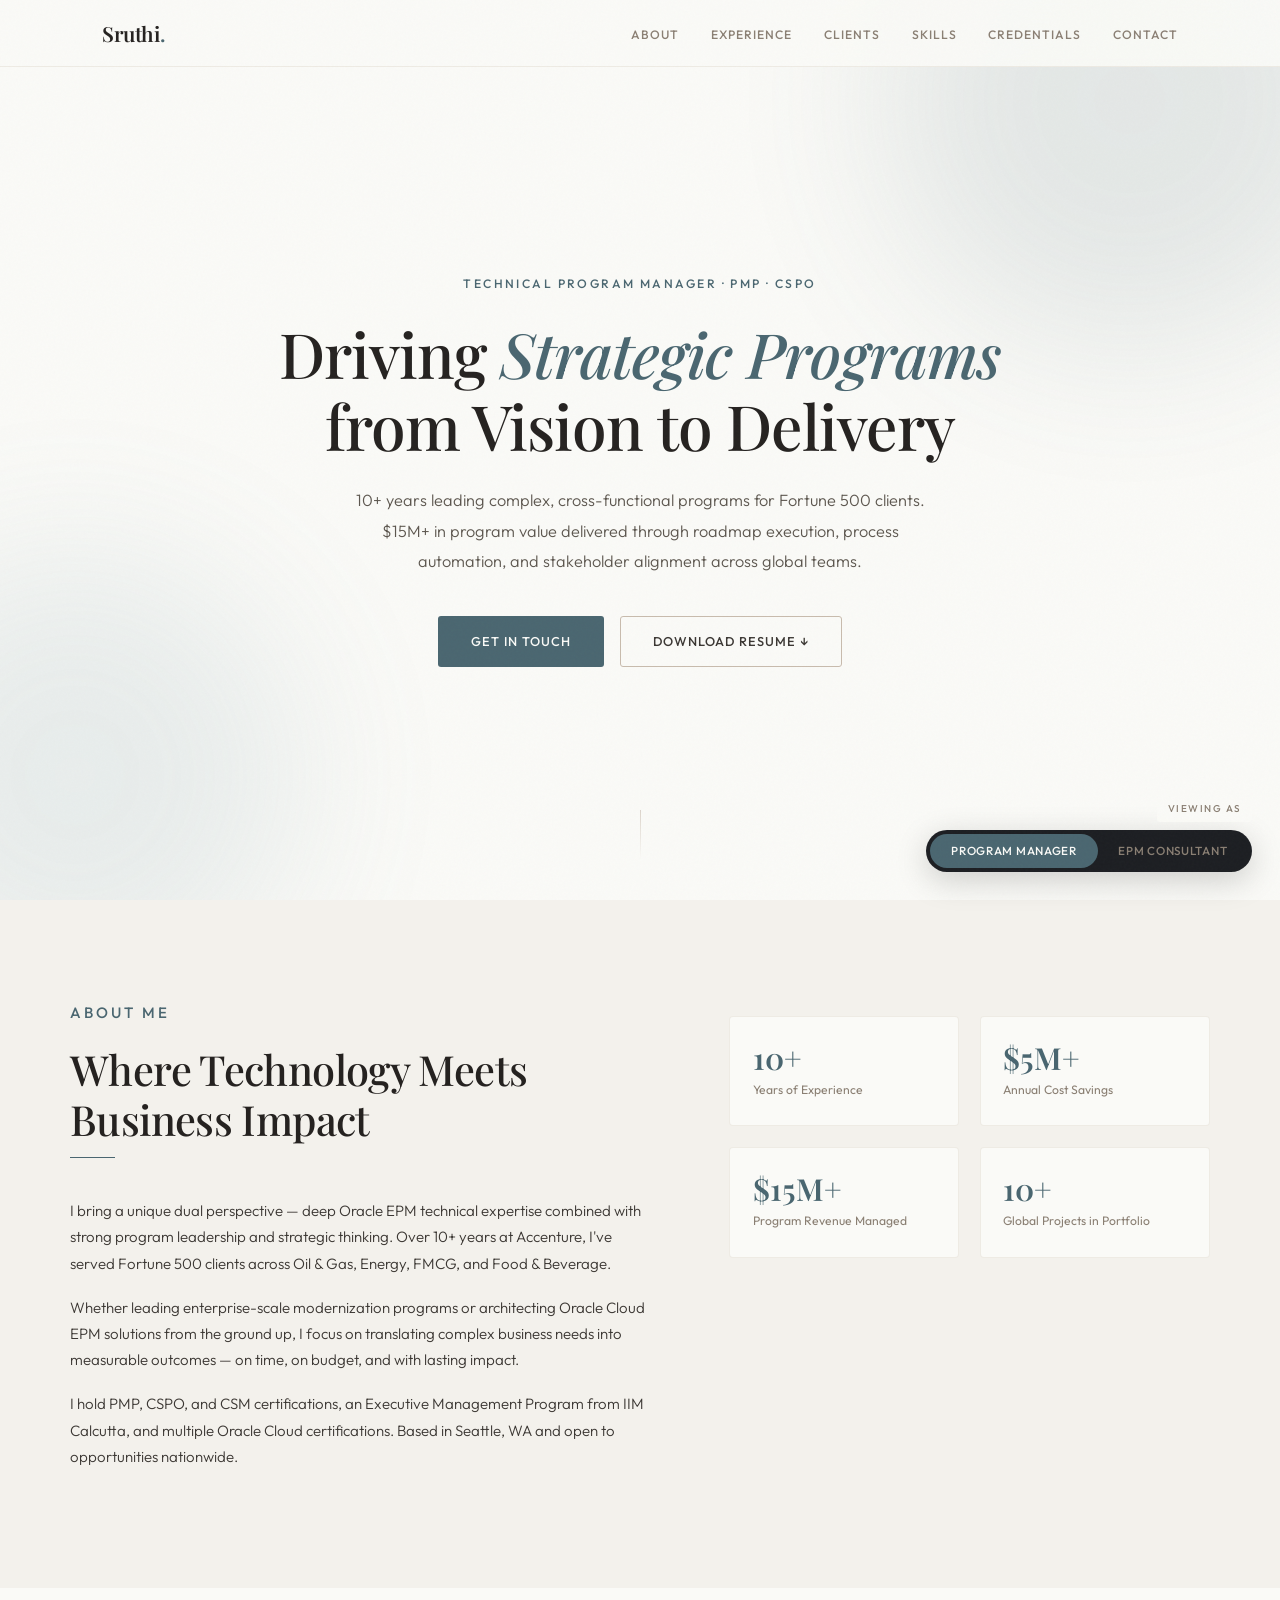
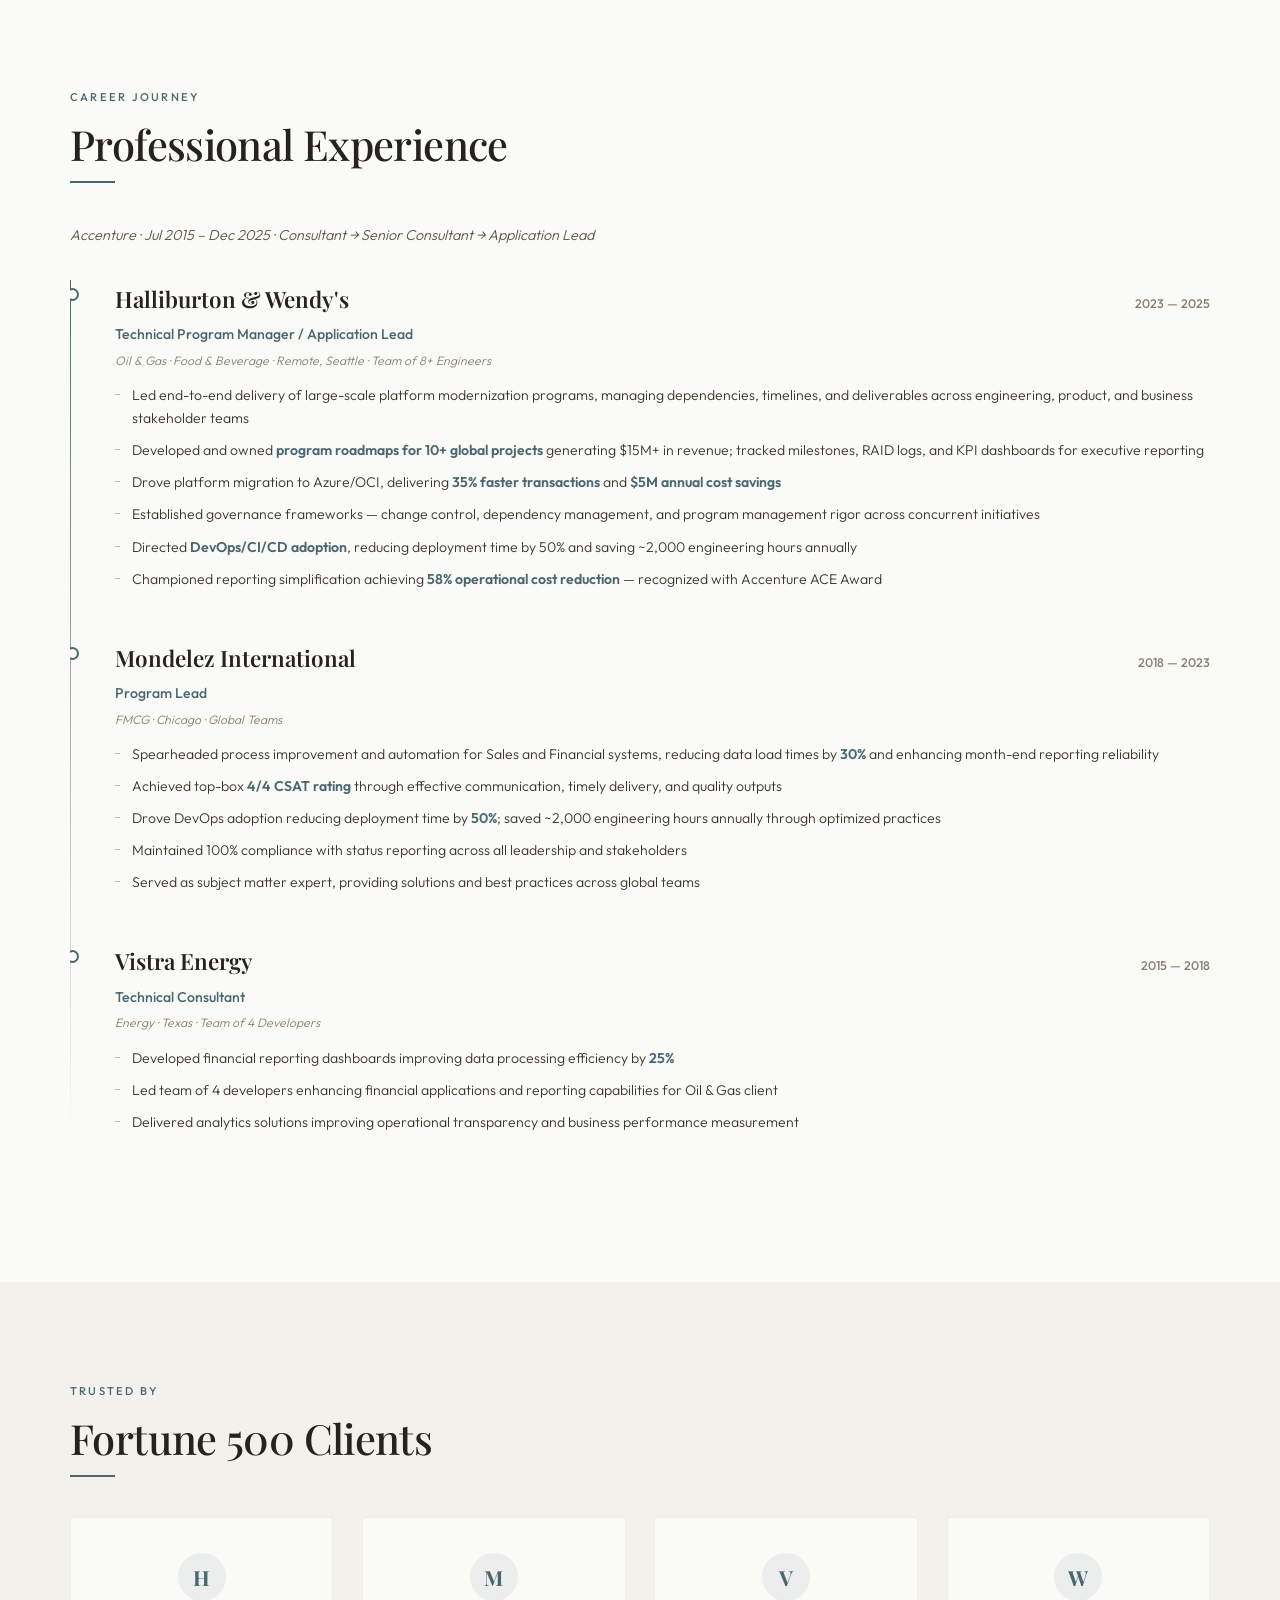
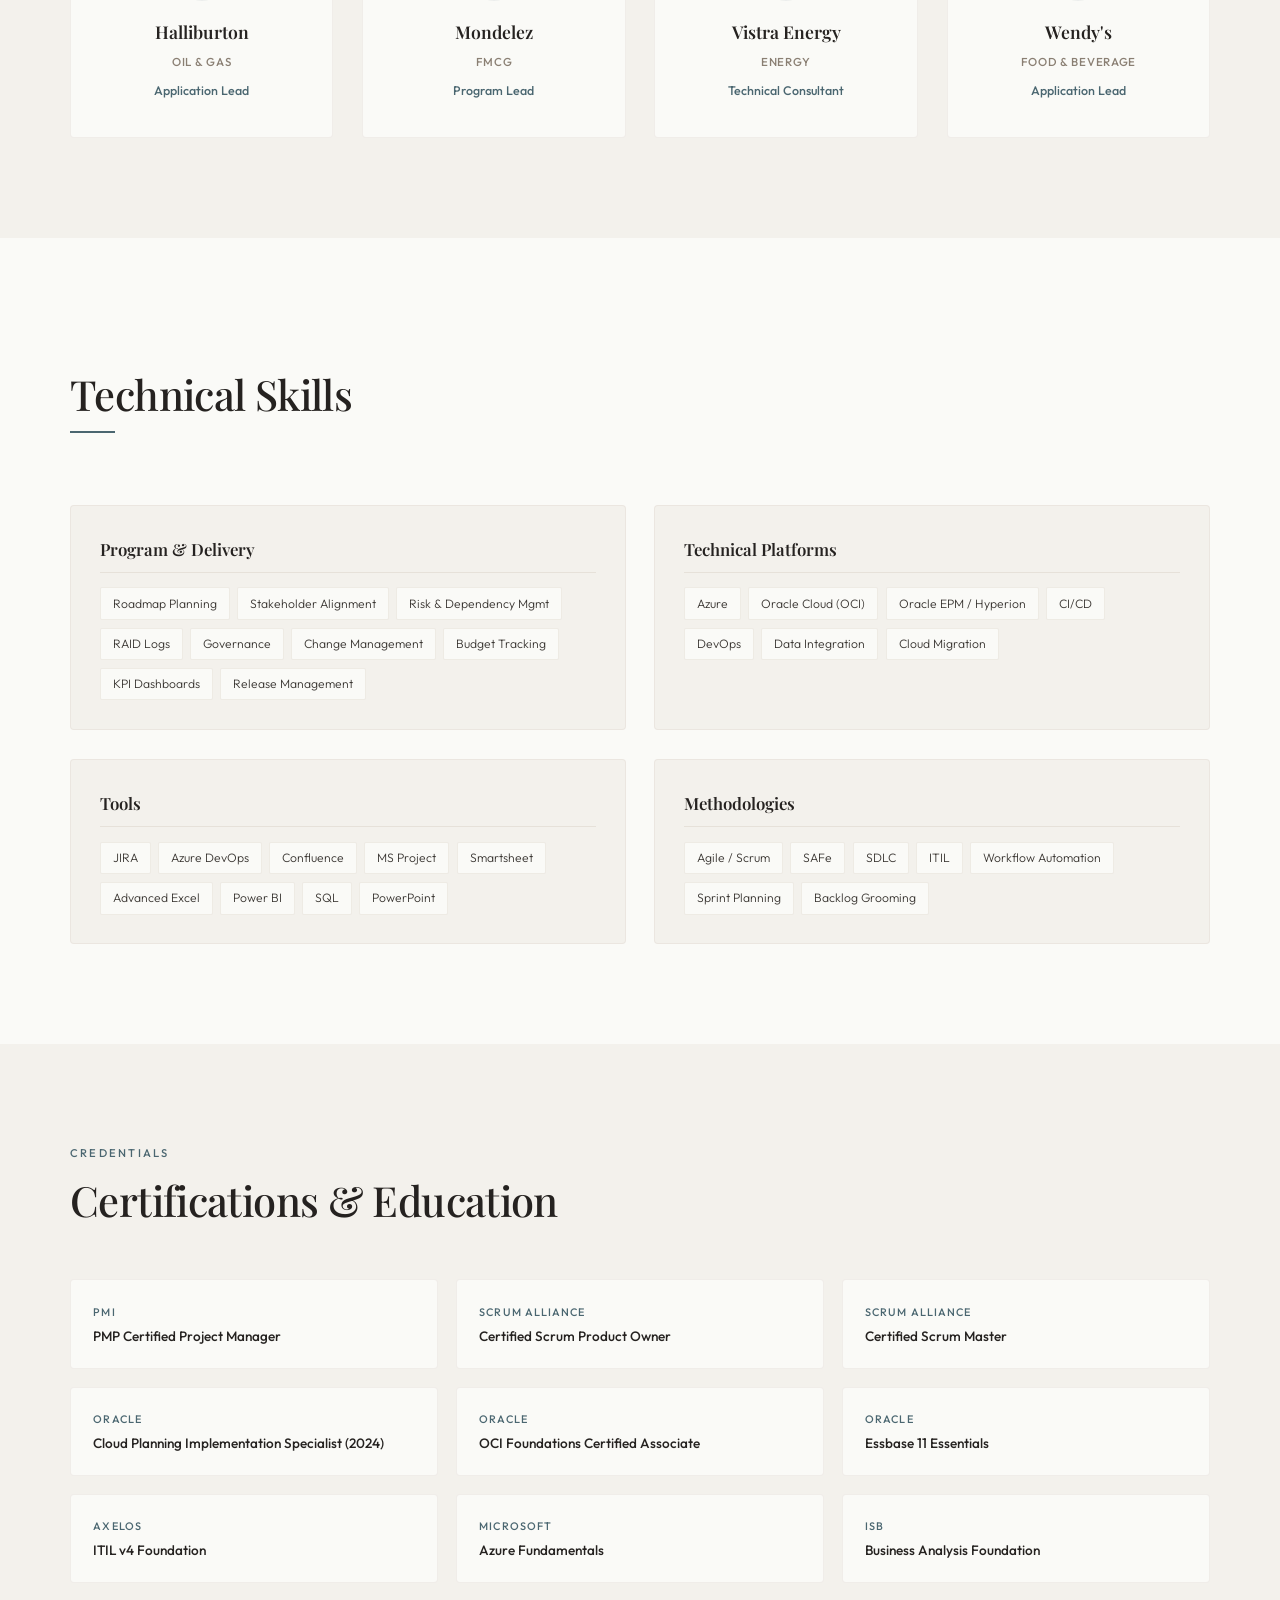
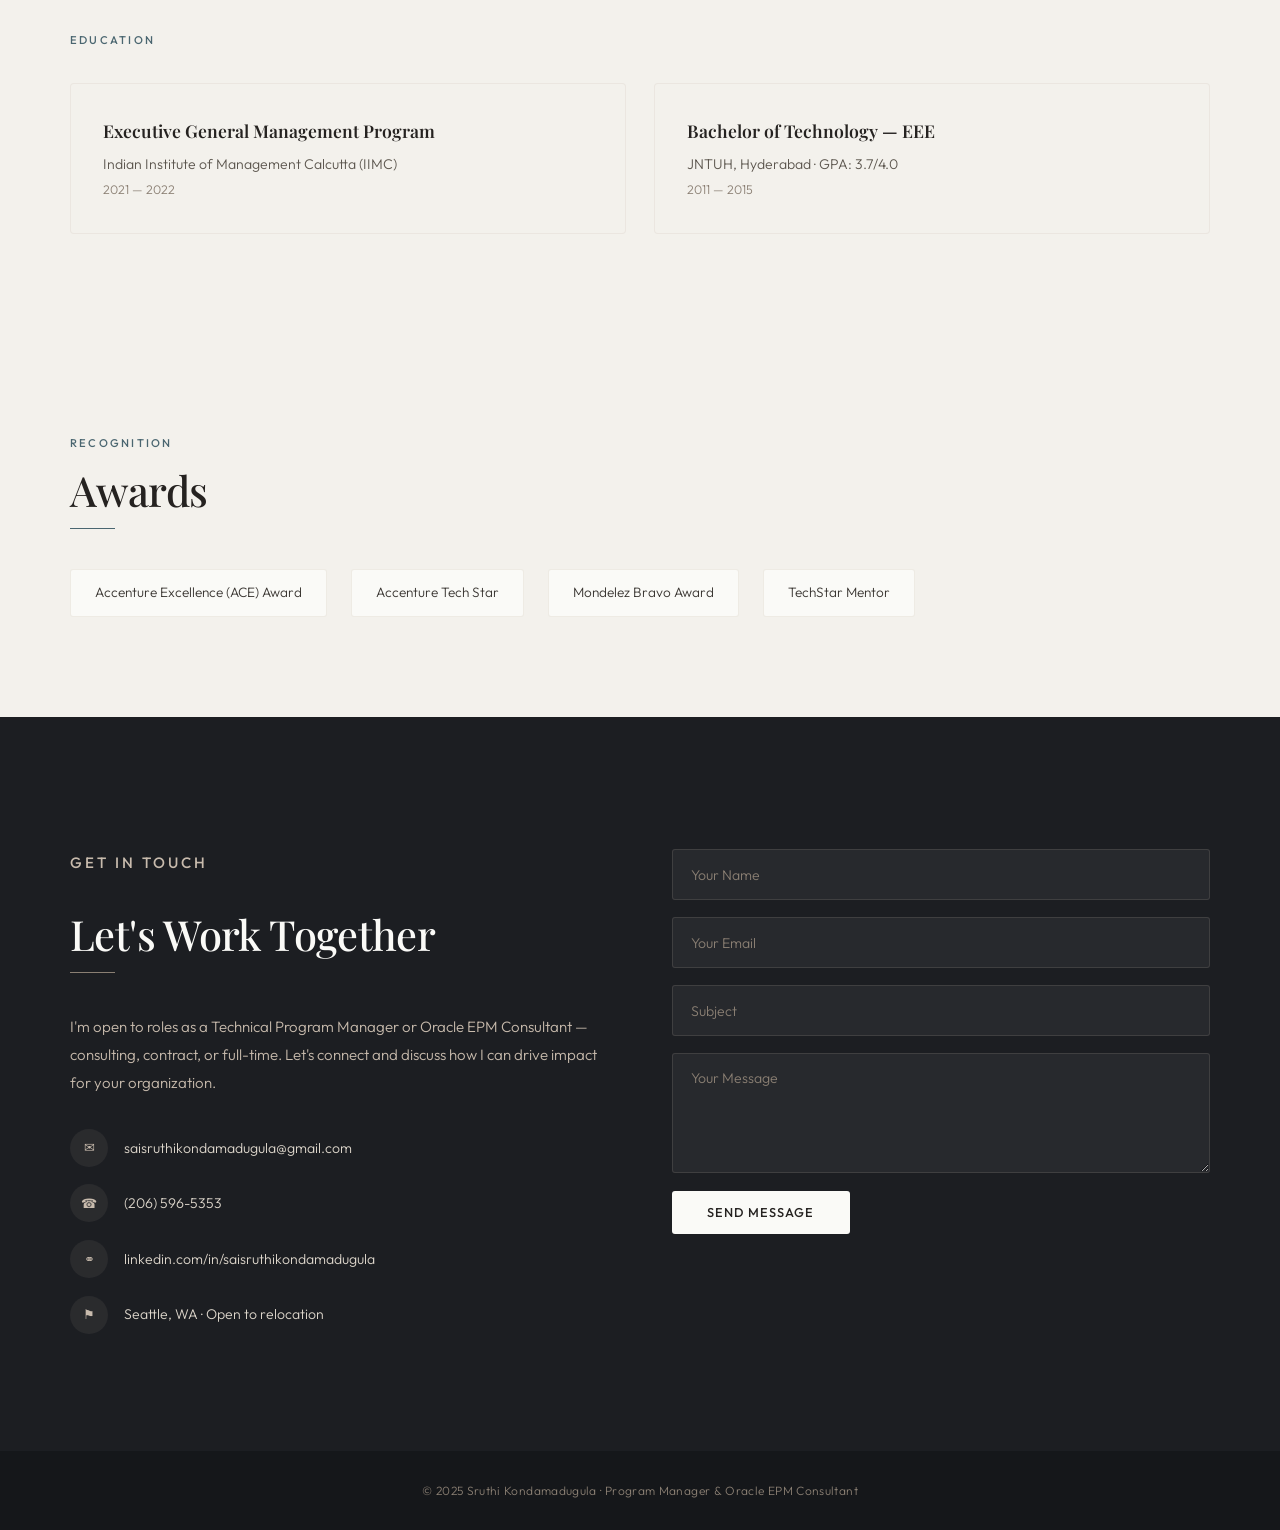
==== index.html @ 6c75cb19 "Rename sruthi-portfolio.html to index.html for GitHub Pages" ====
<!DOCTYPE html>
<html lang="en">
<head>
<meta charset="UTF-8">
<meta name="viewport" content="width=device-width, initial-scale=1.0">
<title>Sruthi Kondamadugula | Program Manager & Oracle EPM Consultant</title>
<link rel="preconnect" href="https://fonts.googleapis.com">
<link href="https://fonts.googleapis.com/css2?family=Playfair+Display:ital,wght@0,400;0,500;0,600;0,700;1,400;1,500&family=Outfit:wght@200;300;400;500;600&display=swap" rel="stylesheet">
<style>
:root {
  --bg: #FAFAF7;
  --bg-alt: #F3F1EC;
  --bg-dark: #1C1E22;
  --bg-darker: #15171A;
  --sand: #DDD6CB;
  --warm: #C8BBAD;
  --stone: #8A7F73;
  --slate: #5C564E;
  --charcoal: #3A3632;
  --deep: #252220;
  --pm: #4A6670;
  --pm-lt: #6B8D9A;
  --pm-glow: rgba(74,102,112,0.08);
  --epm: #7B6548;
  --epm-lt: #A48A64;
  --epm-glow: rgba(123,101,72,0.08);
  --accent: var(--pm);
  --accent-lt: var(--pm-lt);
  --accent-glow: var(--pm-glow);
  --serif: 'Playfair Display', Georgia, serif;
  --sans: 'Outfit', -apple-system, sans-serif;
}
*{margin:0;padding:0;box-sizing:border-box}
html{scroll-behavior:smooth;scroll-padding-top:80px}
body{font-family:var(--sans);color:var(--charcoal);background:var(--bg);line-height:1.75;font-weight:300;-webkit-font-smoothing:antialiased}
body::before{content:'';position:fixed;inset:0;background-image:url("data:image/svg+xml,%3Csvg viewBox='0 0 512 512' xmlns='http://www.w3.org/2000/svg'%3E%3Cfilter id='n'%3E%3CfeTurbulence type='fractalNoise' baseFrequency='0.75' numOctaves='4' stitchTiles='stitch'/%3E%3C/filter%3E%3Crect width='100%25' height='100%25' filter='url(%23n)' opacity='0.025'/%3E%3C/svg%3E");pointer-events:none;z-index:9999}

/* ═══ ROLE TOGGLE (floating) ═══ */
.role-wrap{position:fixed;bottom:28px;right:28px;z-index:200;display:flex;flex-direction:column;align-items:flex-end;gap:.5rem}
.role-hint{font-size:.62rem;letter-spacing:.15em;text-transform:uppercase;color:var(--stone);font-weight:500;background:rgba(250,250,247,.92);padding:.25rem .65rem;border-radius:3px;backdrop-filter:blur(10px)}
.role-bar{display:flex;background:var(--bg-dark);border-radius:40px;padding:4px;box-shadow:0 8px 32px rgba(0,0,0,.18)}
.role-btn{padding:.6rem 1.3rem;font-family:var(--sans);font-size:.73rem;font-weight:500;letter-spacing:.06em;text-transform:uppercase;border:none;background:0 0;color:var(--stone);cursor:pointer;border-radius:36px;transition:all .35s;white-space:nowrap;position:relative;z-index:2}
.role-btn.on{color:var(--bg)}
.role-btn.on.is-pm{background:var(--pm)}
.role-btn.on.is-epm{background:var(--epm)}

/* ═══ NAV ═══ */
nav{position:fixed;top:0;left:0;right:0;background:rgba(250,250,247,.92);backdrop-filter:blur(24px);-webkit-backdrop-filter:blur(24px);z-index:100;border-bottom:1px solid rgba(200,187,173,.25);transition:box-shadow .4s}
nav.scrolled{box-shadow:0 4px 30px rgba(37,34,32,.05)}
.nav-in{max-width:1140px;margin:0 auto;padding:0 2rem;display:flex;justify-content:space-between;align-items:center;height:66px}
.nav-logo{font-family:var(--serif);font-size:1.3rem;font-weight:600;color:var(--deep);text-decoration:none;letter-spacing:-.02em}
.nav-logo .dot{transition:color .4s}
.nav-links{display:flex;gap:2rem;list-style:none}
.nav-links a{text-decoration:none;color:var(--stone);font-size:.76rem;font-weight:500;letter-spacing:.08em;text-transform:uppercase;transition:color .3s;position:relative}
.nav-links a::after{content:'';position:absolute;bottom:-4px;left:0;width:0;height:1.5px;transition:width .3s,background .4s}
.nav-links a:hover{color:var(--deep)}
.nav-links a:hover::after{width:100%}
.mob-tog{display:none;background:0 0;border:none;cursor:pointer;padding:8px}
.mob-tog span{display:block;width:22px;height:1.5px;background:var(--charcoal);margin:5px 0;transition:.3s}

/* ═══ HERO ═══ */
.hero{min-height:100vh;display:flex;align-items:center;justify-content:center;text-align:center;padding:120px 2rem 80px;position:relative;overflow:hidden}
.orb{position:absolute;border-radius:50%;filter:blur(80px);opacity:.12;transition:background .5s}
.orb-1{top:-150px;right:-100px;width:500px;height:500px}
.orb-2{bottom:-100px;left:-150px;width:450px;height:450px}
.hero-inner{position:relative;z-index:1;max-width:780px}
.hero-ey{font-size:.76rem;font-weight:500;letter-spacing:.2em;text-transform:uppercase;margin-bottom:1.5rem;transition:color .4s;opacity:0;animation:fu .8s ease .2s forwards}
.hero h1{font-family:var(--serif);font-size:clamp(2.5rem,5.5vw,3.9rem);font-weight:500;line-height:1.15;color:var(--deep);margin-bottom:1.5rem;letter-spacing:-.015em;opacity:0;animation:fu .8s ease .4s forwards}
.hero h1 em{font-style:italic;transition:color .4s}
.hero-sub{font-size:1.02rem;color:var(--slate);max-width:600px;margin:0 auto 2.5rem;line-height:1.85;opacity:0;animation:fu .8s ease .6s forwards}
.hero-view{transition:opacity .45s,transform .45s}
.hero-view.off{opacity:0;position:absolute;pointer-events:none;transform:translateY(12px)}
.hero-cta{display:flex;gap:1rem;justify-content:center;flex-wrap:wrap;opacity:0;animation:fu .8s ease .8s forwards}
.btn{display:inline-flex;align-items:center;gap:.5rem;padding:.85rem 2rem;font-family:var(--sans);font-size:.8rem;font-weight:500;letter-spacing:.08em;text-transform:uppercase;text-decoration:none;border-radius:3px;transition:all .35s;cursor:pointer}
.btn-fill{color:var(--bg);border:1.5px solid transparent;transition:background .4s,transform .3s,box-shadow .3s}
.btn-fill:hover{transform:translateY(-2px);box-shadow:0 8px 25px rgba(0,0,0,.12)}
.btn-out{background:0 0;color:var(--charcoal);border:1.5px solid var(--warm)}
.btn-out:hover{border-color:var(--charcoal);transform:translateY(-2px)}
.scroll-ind{position:absolute;bottom:40px;left:50%;transform:translateX(-50%);opacity:0;animation:fi 1s ease 1.2s forwards}
.scroll-ln{width:1px;height:50px;background:linear-gradient(to bottom,var(--warm),transparent);margin:0 auto;position:relative;overflow:hidden}
.scroll-ln::after{content:'';position:absolute;top:-50px;left:0;width:1px;height:50px;background:var(--pm);animation:sd 2s ease infinite}

/* ═══ SECTIONS ═══ */
section{padding:100px 2rem}
.ctr{max-width:1140px;margin:0 auto}
.s-lbl{font-size:.7rem;font-weight:500;letter-spacing:.2em;text-transform:uppercase;margin-bottom:.7rem;transition:color .4s}
.s-ttl{font-family:var(--serif);font-size:clamp(1.9rem,3.5vw,2.6rem);font-weight:500;color:var(--deep);margin-bottom:.8rem;letter-spacing:-.015em;line-height:1.2}
.s-div{width:45px;height:1.5px;margin-bottom:2.5rem;transition:background .4s}

/* ═══ ABOUT ═══ */
#about{background:var(--bg-alt)}
.ab-grid{display:grid;grid-template-columns:1.1fr .9fr;gap:4.5rem;align-items:start}
.ab-txt p{margin-bottom:1.1rem;font-size:.94rem;color:var(--charcoal)}
.met-grid{display:grid;grid-template-columns:1fr 1fr;gap:1.3rem;margin-top:1rem}
.met-card{background:var(--bg);padding:1.6rem 1.4rem;border-radius:4px;border:1px solid rgba(200,187,173,.25);transition:all .35s}
.met-card:hover{transform:translateY(-3px);box-shadow:0 10px 30px rgba(37,34,32,.05);border-color:var(--warm)}
.met-num{font-family:var(--serif);font-size:1.9rem;font-weight:600;line-height:1;margin-bottom:.35rem;transition:color .4s}
.met-lbl{font-size:.76rem;color:var(--stone);font-weight:400}
.toggled{transition:opacity .4s,max-height .4s;overflow:hidden}
.toggled.off{opacity:0;max-height:0;padding:0;margin:0;border:none}

/* ═══ EXPERIENCE ═══ */
.exp-panel{transition:opacity .45s,max-height .5s;overflow:hidden}
.exp-panel.off{opacity:0;max-height:0;padding:0}
.tl{position:relative;margin-top:1.5rem}
.tl::before{content:'';position:absolute;left:0;top:0;bottom:0;width:1px}
.tl-item{position:relative;padding-left:2.8rem;margin-bottom:3rem}
.tl-item::before{content:'';position:absolute;left:-4px;top:8px;width:9px;height:9px;background:var(--bg);border-radius:50%;border:2px solid}
.tl-head{display:flex;justify-content:space-between;align-items:baseline;flex-wrap:wrap;gap:.5rem;margin-bottom:.2rem}
.tl-client{font-family:var(--serif);font-size:1.4rem;font-weight:600;color:var(--deep)}
.tl-date{font-size:.78rem;color:var(--stone);font-weight:500}
.tl-role{font-size:.88rem;font-weight:500;margin-bottom:.2rem;transition:color .4s}
.tl-ind{font-size:.76rem;color:var(--stone);margin-bottom:.8rem;font-style:italic}
.tl-bul{list-style:none}
.tl-bul li{position:relative;padding-left:1.1rem;margin-bottom:.55rem;font-size:.88rem;color:var(--charcoal);line-height:1.65}
.tl-bul li::before{content:'';position:absolute;left:0;top:10px;width:5px;height:1px;background:var(--warm)}
.mh{font-weight:600;transition:color .4s}

/* ═══ CLIENTS ═══ */
#clients{background:var(--bg-alt)}
.cl-grid{display:grid;grid-template-columns:repeat(4,1fr);gap:1.8rem;margin-top:2rem}
.cl-card{background:var(--bg);border:1px solid rgba(200,187,173,.2);border-radius:4px;padding:2.2rem 1.3rem;text-align:center;transition:all .35s}
.cl-card:hover{transform:translateY(-4px);box-shadow:0 12px 35px rgba(37,34,32,.06);border-color:var(--warm)}
.cl-ico{width:48px;height:48px;margin:0 auto 1rem;border-radius:50%;display:flex;align-items:center;justify-content:center;font-family:var(--serif);font-size:1.3rem;font-weight:700;transition:background .4s,color .4s}
.cl-name{font-family:var(--serif);font-size:1.1rem;font-weight:600;color:var(--deep);margin-bottom:.25rem}
.cl-type{font-size:.72rem;color:var(--stone);letter-spacing:.06em;text-transform:uppercase;font-weight:500}
.cl-role{font-size:.78rem;margin-top:.5rem;font-weight:500;transition:color .4s}

/* ═══ SKILLS ═══ */
.sk-grid{display:grid;grid-template-columns:1fr 1fr;gap:1.8rem;margin-top:2rem}
.sk-cat{background:var(--bg-alt);padding:1.8rem;border-radius:4px;border:1px solid rgba(200,187,173,.2);transition:all .35s}
.sk-cat:hover{border-color:var(--warm);box-shadow:0 5px 20px rgba(37,34,32,.03)}
.sk-cat-t{font-family:var(--serif);font-size:1.05rem;font-weight:600;color:var(--deep);margin-bottom:.9rem;padding-bottom:.5rem;border-bottom:1px solid rgba(200,187,173,.3)}
.sk-tags{display:flex;flex-wrap:wrap;gap:.45rem}
.sk-tag{padding:.3rem .75rem;background:var(--bg);border:1px solid rgba(200,187,173,.25);border-radius:2px;font-size:.76rem;color:var(--charcoal);transition:all .25s}
.sk-tag:hover{border-color:var(--warm)}
.sk-panel{transition:opacity .4s,max-height .5s;overflow:hidden}
.sk-panel.off{opacity:0;max-height:0;padding:0;margin:0}

/* ═══ CERTIFICATIONS ═══ */
#certs{background:var(--bg-alt)}
.ce-grid{display:grid;grid-template-columns:repeat(3,1fr);gap:1.1rem;margin-top:2rem}
.ce-card{background:var(--bg);padding:1.4rem;border-radius:4px;border:1px solid rgba(200,187,173,.2);transition:all .3s}
.ce-card:hover{transform:translateY(-2px);box-shadow:0 6px 20px rgba(37,34,32,.04)}
.ce-iss{font-size:.68rem;font-weight:500;letter-spacing:.1em;text-transform:uppercase;margin-bottom:.3rem;transition:color .4s}
.ce-name{font-size:.85rem;color:var(--deep);font-weight:500;line-height:1.4}

/* ═══ EDUCATION ═══ */
.ed-grid{display:grid;grid-template-columns:1fr 1fr;gap:1.8rem;margin-top:2rem}
.ed-card{background:var(--bg-alt);padding:2rem;border-radius:4px;border:1px solid rgba(200,187,173,.2);transition:all .35s}
.ed-card:hover{border-color:var(--warm)}
.ed-deg{font-family:var(--serif);font-size:1.1rem;font-weight:600;color:var(--deep);margin-bottom:.3rem}
.ed-sch{font-size:.88rem;color:var(--slate);margin-bottom:.2rem}
.ed-yr{font-size:.78rem;color:var(--stone)}

/* ═══ AWARDS ═══ */
#awards{background:var(--bg-alt)}
.aw-flex{display:flex;gap:1.5rem;flex-wrap:wrap;margin-top:2rem}
.aw-pill{padding:.7rem 1.5rem;background:var(--bg);border:1px solid rgba(200,187,173,.25);border-radius:3px;font-size:.85rem;color:var(--charcoal);transition:all .3s}
.aw-pill:hover{border-color:var(--warm);transform:translateY(-2px);box-shadow:0 4px 12px rgba(0,0,0,.04)}

/* ═══ CONTACT ═══ */
#contact{background:var(--bg-dark);color:var(--bg)}
#contact .s-ttl{color:var(--bg)}
.ct-grid{display:grid;grid-template-columns:1fr 1fr;gap:4rem;margin-top:2rem}
.ct-info p{color:var(--warm);font-size:.94rem;margin-bottom:2rem;line-height:1.85}
.ct-det{display:flex;align-items:center;gap:1rem;margin-bottom:1.1rem}
.ct-ico{width:38px;height:38px;border-radius:50%;background:rgba(200,187,173,.08);display:flex;align-items:center;justify-content:center;font-size:.82rem;color:var(--warm);flex-shrink:0}
.ct-txt{font-size:.88rem;color:var(--sand)}
.ct-txt a{color:var(--sand);text-decoration:none;transition:color .3s}
.ct-txt a:hover{color:var(--bg)}
.ct-form{display:flex;flex-direction:column;gap:1.1rem}
.ct-form input,.ct-form textarea{width:100%;padding:.95rem 1.15rem;background:rgba(250,250,247,.05);border:1px solid rgba(200,187,173,.15);border-radius:3px;color:var(--bg);font-family:var(--sans);font-size:.88rem;font-weight:300;transition:all .3s;outline:none}
.ct-form input::placeholder,.ct-form textarea::placeholder{color:var(--stone)}
.ct-form input:focus,.ct-form textarea:focus{border-color:var(--warm);background:rgba(250,250,247,.08)}
.ct-form textarea{resize:vertical;min-height:120px}
.btn-send{align-self:flex-start;padding:.85rem 2.2rem;background:var(--bg);color:var(--deep);border:none;font-family:var(--sans);font-size:.8rem;font-weight:500;letter-spacing:.08em;text-transform:uppercase;border-radius:3px;cursor:pointer;transition:all .35s}
.btn-send:hover{transform:translateY(-2px);box-shadow:0 8px 25px rgba(250,250,247,.12)}

/* ═══ FOOTER ═══ */
footer{background:var(--bg-darker);padding:1.8rem;text-align:center;font-size:.75rem;color:var(--stone);letter-spacing:.03em}

/* ═══ ANIMATIONS ═══ */
@keyframes fu{from{opacity:0;transform:translateY(25px)}to{opacity:1;transform:translateY(0)}}
@keyframes fi{from{opacity:0}to{opacity:.6}}
@keyframes sd{0%{transform:translateY(0)}100%{transform:translateY(100px)}}
.rv{opacity:0;transform:translateY(28px);transition:opacity .7s ease,transform .7s ease}
.rv.vis{opacity:1;transform:translateY(0)}

/* ═══ RESPONSIVE ═══ */
@media(max-width:960px){
  .ab-grid{grid-template-columns:1fr;gap:2.5rem}
  .cl-grid{grid-template-columns:repeat(2,1fr)}
  .sk-grid{grid-template-columns:1fr}
  .ce-grid{grid-template-columns:repeat(2,1fr)}
  .ct-grid{grid-template-columns:1fr;gap:2.5rem}
  .ed-grid{grid-template-columns:1fr}
}
@media(max-width:650px){
  .nav-links{display:none}
  .mob-tog{display:block}
  .nav-links.open{display:flex;flex-direction:column;position:absolute;top:66px;left:0;right:0;background:rgba(250,250,247,.98);padding:1.5rem 2rem;gap:1rem;border-bottom:1px solid var(--sand)}
  .cl-grid{grid-template-columns:1fr 1fr}
  .ce-grid{grid-template-columns:1fr}
  section{padding:70px 1.5rem}
  .hero{padding-top:100px}
  .role-wrap{bottom:14px;right:14px}
}
</style>
</head>
<body>

<!-- ROLE TOGGLE -->
<div class="role-wrap">
  <div class="role-hint">Viewing as</div>
  <div class="role-bar">
    <button class="role-btn is-pm on" onclick="setRole('pm')">Program Manager</button>
    <button class="role-btn is-epm" onclick="setRole('epm')">EPM Consultant</button>
  </div>
</div>

<!-- NAV -->
<nav id="nb">
  <div class="nav-in">
    <a href="#" class="nav-logo">Sruthi<span class="dot" style="color:var(--pm)">.</span></a>
    <ul class="nav-links" id="nv">
      <li><a href="#about">About</a></li>
      <li><a href="#exp">Experience</a></li>
      <li><a href="#clients">Clients</a></li>
      <li><a href="#skills">Skills</a></li>
      <li><a href="#certs">Credentials</a></li>
      <li><a href="#contact">Contact</a></li>
    </ul>
    <button class="mob-tog" onclick="document.getElementById('nv').classList.toggle('open')"><span></span><span></span><span></span></button>
  </div>
</nav>

<!-- HERO -->
<section class="hero">
  <div class="orb orb-1" id="o1" style="background:var(--pm)"></div>
  <div class="orb orb-2" id="o2" style="background:var(--pm-lt)"></div>
  <div class="hero-inner">
    <div class="hero-view" id="hPm">
      <p class="hero-ey" style="color:var(--pm)">Technical Program Manager &middot; PMP &middot; CSPO</p>
      <h1>Driving <em style="color:var(--pm)">Strategic Programs</em> from Vision to Delivery</h1>
      <p class="hero-sub">10+ years leading complex, cross-functional programs for Fortune 500 clients. $15M+ in program value delivered through roadmap execution, process automation, and stakeholder alignment across global teams.</p>
    </div>
    <div class="hero-view off" id="hEpm">
      <p class="hero-ey" style="color:var(--epm)">Oracle EPM Consultant &middot; Application Lead</p>
      <h1>Architecting <em style="color:var(--epm)">Financial Intelligence</em> for the Enterprise</h1>
      <p class="hero-sub">10+ years delivering 13+ Oracle EPM implementations across Cloud and On-Premise — transforming how global organizations plan, budget, forecast, and report.</p>
    </div>
    <div class="hero-cta">
      <a href="#contact" class="btn btn-fill" id="hBtn" style="background:var(--pm)">Get in Touch</a>
      <a href="#" class="btn btn-out" onclick="event.preventDefault();alert('Host your resume PDF and update this link. Options: Google Drive, Dropbox, or GitHub.')">Download Resume &darr;</a>
    </div>
  </div>
  <div class="scroll-ind"><div class="scroll-ln"></div></div>
</section>

<!-- ABOUT -->
<section id="about">
  <div class="ctr">
    <div class="ab-grid">
      <div class="ab-txt rv">
        <p class="s-lbl acc-c" style="color:var(--pm)">About Me</p>
        <h2 class="s-ttl">Where Technology Meets Business Impact</h2>
        <div class="s-div acc-b" style="background:var(--pm)"></div>
        <p>I bring a unique dual perspective — deep Oracle EPM technical expertise combined with strong program leadership and strategic thinking. Over 10+ years at Accenture, I've served Fortune 500 clients across Oil &amp; Gas, Energy, FMCG, and Food &amp; Beverage.</p>
        <p>Whether leading enterprise-scale modernization programs or architecting Oracle Cloud EPM solutions from the ground up, I focus on translating complex business needs into measurable outcomes — on time, on budget, and with lasting impact.</p>
        <p>I hold PMP, CSPO, and CSM certifications, an Executive Management Program from IIM Calcutta, and multiple Oracle Cloud certifications. Based in Seattle, WA and open to opportunities nationwide.</p>
      </div>
      <div class="met-grid rv">
        <div class="met-card"><div class="met-num acc-c" style="color:var(--pm)">10+</div><div class="met-lbl">Years of Experience</div></div>
        <div class="met-card"><div class="met-num acc-c" style="color:var(--pm)">$5M+</div><div class="met-lbl">Annual Cost Savings</div></div>
        <div class="met-card toggled pm-only" id="pm-m1"><div class="met-num" style="color:var(--pm)">$15M+</div><div class="met-lbl">Program Revenue Managed</div></div>
        <div class="met-card toggled pm-only" id="pm-m2"><div class="met-num" style="color:var(--pm)">10+</div><div class="met-lbl">Global Projects in Portfolio</div></div>
        <div class="met-card toggled epm-only off" id="epm-m1"><div class="met-num" style="color:var(--epm)">13+</div><div class="met-lbl">EPM Implementations</div></div>
        <div class="met-card toggled epm-only off" id="epm-m2"><div class="met-num" style="color:var(--epm)">1,200+</div><div class="met-lbl">Manual Hours Eliminated/Yr</div></div>
      </div>
    </div>
  </div>
</section>

<!-- EXPERIENCE -->
<section id="exp">
  <div class="ctr">
    <p class="s-lbl rv acc-c" style="color:var(--pm)">Career Journey</p>
    <h2 class="s-ttl rv">Professional Experience</h2>
    <div class="s-div rv acc-b" style="background:var(--pm)"></div>
    <p class="rv" style="font-size:.9rem;color:var(--slate);margin-bottom:.5rem;font-style:italic">Accenture &middot; Jul 2015 – Dec 2025 &middot; Consultant → Senior Consultant → Application Lead</p>

    <!-- PM EXPERIENCE -->
    <div class="exp-panel" id="xPm">
      <div class="tl">
        <div class="tl-item rv">
          <div class="tl-head"><span class="tl-client">Halliburton & Wendy's</span><span class="tl-date">2023 — 2025</span></div>
          <div class="tl-role" style="color:var(--pm)">Technical Program Manager / Application Lead</div>
          <div class="tl-ind">Oil & Gas · Food & Beverage · Remote, Seattle · Team of 8+ Engineers</div>
          <ul class="tl-bul">
            <li>Led end-to-end delivery of large-scale platform modernization programs, managing dependencies, timelines, and deliverables across engineering, product, and business stakeholder teams</li>
            <li>Developed and owned <span class="mh" style="color:var(--pm)">program roadmaps for 10+ global projects</span> generating $15M+ in revenue; tracked milestones, RAID logs, and KPI dashboards for executive reporting</li>
            <li>Drove platform migration to Azure/OCI, delivering <span class="mh" style="color:var(--pm)">35% faster transactions</span> and <span class="mh" style="color:var(--pm)">$5M annual cost savings</span></li>
            <li>Established governance frameworks — change control, dependency management, and program management rigor across concurrent initiatives</li>
            <li>Directed <span class="mh" style="color:var(--pm)">DevOps/CI/CD adoption</span>, reducing deployment time by 50% and saving ~2,000 engineering hours annually</li>
            <li>Championed reporting simplification achieving <span class="mh" style="color:var(--pm)">58% operational cost reduction</span> — recognized with Accenture ACE Award</li>
          </ul>
        </div>
        <div class="tl-item rv">
          <div class="tl-head"><span class="tl-client">Mondelez International</span><span class="tl-date">2018 — 2023</span></div>
          <div class="tl-role" style="color:var(--pm)">Program Lead</div>
          <div class="tl-ind">FMCG · Chicago · Global Teams</div>
          <ul class="tl-bul">
            <li>Spearheaded process improvement and automation for Sales and Financial systems, reducing data load times by <span class="mh" style="color:var(--pm)">30%</span> and enhancing month-end reporting reliability</li>
            <li>Achieved top-box <span class="mh" style="color:var(--pm)">4/4 CSAT rating</span> through effective communication, timely delivery, and quality outputs</li>
            <li>Drove DevOps adoption reducing deployment time by <span class="mh" style="color:var(--pm)">50%</span>; saved ~2,000 engineering hours annually through optimized practices</li>
            <li>Maintained 100% compliance with status reporting across all leadership and stakeholders</li>
            <li>Served as subject matter expert, providing solutions and best practices across global teams</li>
          </ul>
        </div>
        <div class="tl-item rv">
          <div class="tl-head"><span class="tl-client">Vistra Energy</span><span class="tl-date">2015 — 2018</span></div>
          <div class="tl-role" style="color:var(--pm)">Technical Consultant</div>
          <div class="tl-ind">Energy · Texas · Team of 4 Developers</div>
          <ul class="tl-bul">
            <li>Developed financial reporting dashboards improving data processing efficiency by <span class="mh" style="color:var(--pm)">25%</span></li>
            <li>Led team of 4 developers enhancing financial applications and reporting capabilities for Oil &amp; Gas client</li>
            <li>Delivered analytics solutions improving operational transparency and business performance measurement</li>
          </ul>
        </div>
      </div>
    </div>

    <!-- EPM EXPERIENCE -->
    <div class="exp-panel off" id="xEpm">
      <div class="tl">
        <div class="tl-item rv">
          <div class="tl-head"><span class="tl-client">Halliburton</span><span class="tl-date">2023 — 2025</span></div>
          <div class="tl-role" style="color:var(--epm)">Application Hyperion Lead</div>
          <div class="tl-ind">Oil & Gas · Houston, TX · Remote from Seattle</div>
          <ul class="tl-bul">
            <li>Led solution redesign of On-Premise Hyperion (Planning, Essbase ASO/BSO) while expanding Cloud EPM modules (EPBCS, Smart Push) — <span class="mh" style="color:var(--epm)">35% performance improvement</span>, <span class="mh" style="color:var(--epm)">$5M annual savings</span></li>
            <li>Deployed EPBCS for Financial, Workforce, and Capex planning; optimized calc-scripts achieving <span class="mh" style="color:var(--epm)">60% faster transactions</span></li>
            <li>Directed multi-version Hyperion upgrades with DR strategy, performance tuning, DevOps/CI/CD — saving <span class="mh" style="color:var(--epm)">~2,000 engineering hours</span></li>
            <li>Architected ETL processes using Informatica, ODI, MaxL for source-to-Hyperion data integration</li>
          </ul>
        </div>
        <div class="tl-item rv">
          <div class="tl-head"><span class="tl-client">Wendy's</span><span class="tl-date">2023 — 2025</span></div>
          <div class="tl-role" style="color:var(--epm)">Application Lead</div>
          <div class="tl-ind">Food & Beverage · USA</div>
          <ul class="tl-bul">
            <li>Implemented EPBCS Planning modules for budgeting and forecasting across the restaurant network</li>
            <li>Automated EPM operations via EPM Automate — eliminating <span class="mh" style="color:var(--epm)">1,200+ manual hours annually</span>, improving release stability by 30%</li>
          </ul>
        </div>
        <div class="tl-item rv">
          <div class="tl-head"><span class="tl-client">Mondelez International</span><span class="tl-date">2018 — 2023</span></div>
          <div class="tl-role" style="color:var(--epm)">Senior Consultant</div>
          <div class="tl-ind">FMCG · Chicago · Multi-geography Financial Planning</div>
          <ul class="tl-bul">
            <li>Led Cloud migration to PBCS; architected <span class="mh" style="color:var(--epm)">ACB (Actual vs Budget Cost Tracker)</span> — reducing reconciliation by ~40%, improving forecast accuracy by 20%</li>
            <li>Developed <span class="mh" style="color:var(--epm)">CMT (Cost Management Tool)</span> on EPBCS — granular cost visibility, budgeting cycle time reduced by 20%</li>
            <li>Engineered data integration pipelines (Oracle ERP Cloud, PeopleSoft, Fusion) — <span class="mh" style="color:var(--epm)">45% data load reliability improvement</span></li>
            <li>Authored MDX, Calc Scripts, Business Rules, Jython, Groovy — <span class="mh" style="color:var(--epm)">30% faster load times</span>, 25% processing efficiency gain</li>
          </ul>
        </div>
        <div class="tl-item rv">
          <div class="tl-head"><span class="tl-client">Vistra Energy</span><span class="tl-date">2015 — 2018</span></div>
          <div class="tl-role" style="color:var(--epm)">Consultant</div>
          <div class="tl-ind">Energy · Texas · On-Premise EPM Modernization</div>
          <ul class="tl-bul">
            <li>Modernized legacy On-Premise EPM through full redesign, DR strategies, LCM management — reducing manual processing by <span class="mh" style="color:var(--epm)">~30%</span></li>
            <li>Executed full SDLC: requirements, design, development, UAT, go-live across Hyperion environments</li>
          </ul>
        </div>
      </div>
    </div>
  </div>
</section>

<!-- CLIENTS -->
<section id="clients">
  <div class="ctr">
    <p class="s-lbl rv acc-c" style="color:var(--pm)">Trusted By</p>
    <h2 class="s-ttl rv">Fortune 500 Clients</h2>
    <div class="s-div rv acc-b" style="background:var(--pm)"></div>
    <div class="cl-grid">
      <div class="cl-card rv">
        <div class="cl-ico acc-ico" style="background:var(--pm-glow);color:var(--pm)">H</div>
        <div class="cl-name">Halliburton</div><div class="cl-type">Oil &amp; Gas</div>
        <div class="cl-role acc-c cl-r" style="color:var(--pm)">Application Lead</div>
      </div>
      <div class="cl-card rv">
        <div class="cl-ico acc-ico" style="background:var(--pm-glow);color:var(--pm)">M</div>
        <div class="cl-name">Mondelez</div><div class="cl-type">FMCG</div>
        <div class="cl-role acc-c cl-r" style="color:var(--pm)">Program Lead</div>
      </div>
      <div class="cl-card rv">
        <div class="cl-ico acc-ico" style="background:var(--pm-glow);color:var(--pm)">V</div>
        <div class="cl-name">Vistra Energy</div><div class="cl-type">Energy</div>
        <div class="cl-role acc-c cl-r" style="color:var(--pm)">Technical Consultant</div>
      </div>
      <div class="cl-card rv">
        <div class="cl-ico acc-ico" style="background:var(--pm-glow);color:var(--pm)">W</div>
        <div class="cl-name">Wendy's</div><div class="cl-type">Food &amp; Beverage</div>
        <div class="cl-role acc-c cl-r" style="color:var(--pm)">Application Lead</div>
      </div>
    </div>
  </div>
</section>

<!-- SKILLS -->
<section id="skills">
  <div class="ctr">
    <p class="s-lbl rv acc-c" style="color:var(--pm)">Expertise</p>
    <h2 class="s-ttl rv">Technical Skills</h2>
    <div class="s-div rv acc-b" style="background:var(--pm)"></div>

    <!-- PM Skills -->
    <div class="sk-panel" id="skPm">
      <div class="sk-grid">
        <div class="sk-cat rv"><div class="sk-cat-t">Program & Delivery</div><div class="sk-tags">
          <span class="sk-tag">Roadmap Planning</span><span class="sk-tag">Stakeholder Alignment</span><span class="sk-tag">Risk & Dependency Mgmt</span><span class="sk-tag">RAID Logs</span><span class="sk-tag">Governance</span><span class="sk-tag">Change Management</span><span class="sk-tag">Budget Tracking</span><span class="sk-tag">KPI Dashboards</span><span class="sk-tag">Release Management</span>
        </div></div>
        <div class="sk-cat rv"><div class="sk-cat-t">Technical Platforms</div><div class="sk-tags">
          <span class="sk-tag">Azure</span><span class="sk-tag">Oracle Cloud (OCI)</span><span class="sk-tag">Oracle EPM / Hyperion</span><span class="sk-tag">CI/CD</span><span class="sk-tag">DevOps</span><span class="sk-tag">Data Integration</span><span class="sk-tag">Cloud Migration</span>
        </div></div>
        <div class="sk-cat rv"><div class="sk-cat-t">Tools</div><div class="sk-tags">
          <span class="sk-tag">JIRA</span><span class="sk-tag">Azure DevOps</span><span class="sk-tag">Confluence</span><span class="sk-tag">MS Project</span><span class="sk-tag">Smartsheet</span><span class="sk-tag">Advanced Excel</span><span class="sk-tag">Power BI</span><span class="sk-tag">SQL</span><span class="sk-tag">PowerPoint</span>
        </div></div>
        <div class="sk-cat rv"><div class="sk-cat-t">Methodologies</div><div class="sk-tags">
          <span class="sk-tag">Agile / Scrum</span><span class="sk-tag">SAFe</span><span class="sk-tag">SDLC</span><span class="sk-tag">ITIL</span><span class="sk-tag">Workflow Automation</span><span class="sk-tag">Sprint Planning</span><span class="sk-tag">Backlog Grooming</span>
        </div></div>
      </div>
    </div>

    <!-- EPM Skills -->
    <div class="sk-panel off" id="skEpm">
      <div class="sk-grid">
        <div class="sk-cat rv"><div class="sk-cat-t">Oracle Cloud EPM</div><div class="sk-tags">
          <span class="sk-tag">PBCS</span><span class="sk-tag">EPBCS</span><span class="sk-tag">FCCS</span><span class="sk-tag">EPM Automate</span><span class="sk-tag">SmartView</span><span class="sk-tag">HFR</span><span class="sk-tag">Data Management</span><span class="sk-tag">Smart Push</span><span class="sk-tag">Management Reporting</span>
        </div></div>
        <div class="sk-cat rv"><div class="sk-cat-t">Oracle On-Premise</div><div class="sk-tags">
          <span class="sk-tag">Hyperion Planning</span><span class="sk-tag">Essbase (ASO/BSO)</span><span class="sk-tag">FDMEE</span><span class="sk-tag">ODI</span><span class="sk-tag">DRM</span><span class="sk-tag">EPMA</span><span class="sk-tag">Calculation Manager</span><span class="sk-tag">LCM</span>
        </div></div>
        <div class="sk-cat rv"><div class="sk-cat-t">Scripting & Development</div><div class="sk-tags">
          <span class="sk-tag">MDX</span><span class="sk-tag">Groovy</span><span class="sk-tag">Jython</span><span class="sk-tag">MaxL</span><span class="sk-tag">Calc Scripts</span><span class="sk-tag">Business Rules</span><span class="sk-tag">Shell Scripts</span><span class="sk-tag">SQL</span><span class="sk-tag">PL/SQL</span>
        </div></div>
        <div class="sk-cat rv"><div class="sk-cat-t">Data Integration & Cloud</div><div class="sk-tags">
          <span class="sk-tag">Oracle ERP Cloud</span><span class="sk-tag">Fusion Apps</span><span class="sk-tag">PeopleSoft</span><span class="sk-tag">Informatica</span><span class="sk-tag">OCI</span><span class="sk-tag">Azure</span><span class="sk-tag">Power BI</span><span class="sk-tag">Tableau</span>
        </div></div>
      </div>
    </div>
  </div>
</section>

<!-- CERTIFICATIONS -->
<section id="certs">
  <div class="ctr">
    <p class="s-lbl rv acc-c" style="color:var(--pm)">Credentials</p>
    <h2 class="s-ttl rv">Certifications & Education</h2>
    <div class="s-div rv acc-b" style="background:var(--pm)"></div>
    <div class="ce-grid">
      <div class="ce-card rv"><div class="ce-iss acc-c" style="color:var(--pm)">PMI</div><div class="ce-name">PMP Certified Project Manager</div></div>
      <div class="ce-card rv"><div class="ce-iss acc-c" style="color:var(--pm)">Scrum Alliance</div><div class="ce-name">Certified Scrum Product Owner</div></div>
      <div class="ce-card rv"><div class="ce-iss acc-c" style="color:var(--pm)">Scrum Alliance</div><div class="ce-name">Certified Scrum Master</div></div>
      <div class="ce-card rv"><div class="ce-iss acc-c" style="color:var(--pm)">Oracle</div><div class="ce-name">Cloud Planning Implementation Specialist (2024)</div></div>
      <div class="ce-card rv"><div class="ce-iss acc-c" style="color:var(--pm)">Oracle</div><div class="ce-name">OCI Foundations Certified Associate</div></div>
      <div class="ce-card rv"><div class="ce-iss acc-c" style="color:var(--pm)">Oracle</div><div class="ce-name">Essbase 11 Essentials</div></div>
      <div class="ce-card rv"><div class="ce-iss acc-c" style="color:var(--pm)">AXELOS</div><div class="ce-name">ITIL v4 Foundation</div></div>
      <div class="ce-card rv"><div class="ce-iss acc-c" style="color:var(--pm)">Microsoft</div><div class="ce-name">Azure Fundamentals</div></div>
      <div class="ce-card rv"><div class="ce-iss acc-c" style="color:var(--pm)">ISB</div><div class="ce-name">Business Analysis Foundation</div></div>
    </div>
    <div style="margin-top:3rem">
      <p class="s-lbl rv acc-c" style="color:var(--pm)">Education</p>
      <div class="ed-grid">
        <div class="ed-card rv"><div class="ed-deg">Executive General Management Program</div><div class="ed-sch">Indian Institute of Management Calcutta (IIMC)</div><div class="ed-yr">2021 — 2022</div></div>
        <div class="ed-card rv"><div class="ed-deg">Bachelor of Technology — EEE</div><div class="ed-sch">JNTUH, Hyderabad · GPA: 3.7/4.0</div><div class="ed-yr">2011 — 2015</div></div>
      </div>
    </div>
  </div>
</section>

<!-- AWARDS -->
<section id="awards">
  <div class="ctr">
    <p class="s-lbl rv acc-c" style="color:var(--pm)">Recognition</p>
    <h2 class="s-ttl rv">Awards</h2>
    <div class="s-div rv acc-b" style="background:var(--pm)"></div>
    <div class="aw-flex">
      <div class="aw-pill rv">Accenture Excellence (ACE) Award</div>
      <div class="aw-pill rv">Accenture Tech Star</div>
      <div class="aw-pill rv">Mondelez Bravo Award</div>
      <div class="aw-pill rv">TechStar Mentor</div>
    </div>
  </div>
</section>

<!-- CONTACT -->
<section id="contact">
  <div class="ctr">
    <div class="ct-grid">
      <div class="ct-info rv">
        <p class="s-lbl" style="color:var(--warm)">Get in Touch</p>
        <h2 class="s-ttl">Let's Work Together</h2>
        <div class="s-div" style="background:var(--stone)"></div>
        <p>I'm open to roles as a Technical Program Manager or Oracle EPM Consultant — consulting, contract, or full-time. Let's connect and discuss how I can drive impact for your organization.</p>
        <div class="ct-det"><div class="ct-ico">&#9993;</div><div class="ct-txt"><a href="mailto:saisruthikondamadugula@gmail.com">saisruthikondamadugula@gmail.com</a></div></div>
        <div class="ct-det"><div class="ct-ico">&#9742;</div><div class="ct-txt"><a href="tel:+12065965353">(206) 596-5353</a></div></div>
        <div class="ct-det"><div class="ct-ico">&#9901;</div><div class="ct-txt"><a href="https://linkedin.com/in/saisruthikondamadugula" target="_blank">linkedin.com/in/saisruthikondamadugula</a></div></div>
        <div class="ct-det"><div class="ct-ico">&#9873;</div><div class="ct-txt">Seattle, WA · Open to relocation</div></div>
      </div>
      <div class="rv">
        <div class="ct-form">
          <input type="text" placeholder="Your Name" id="fn">
          <input type="email" placeholder="Your Email" id="fe">
          <input type="text" placeholder="Subject" id="fs">
          <textarea placeholder="Your Message" id="fm"></textarea>
          <button class="btn-send" onclick="sendMail()">Send Message</button>
        </div>
      </div>
    </div>
  </div>
</section>

<footer><p>&copy; 2025 Sruthi Kondamadugula &middot; Program Manager & Oracle EPM Consultant</p></footer>

<script>
const pmRoles=['Application Lead','Program Lead','Technical Consultant','Application Lead'];
const epmRoles=['Hyperion Lead','Senior Consultant','Consultant','Application Lead'];

function setRole(r){
  const isPm=r==='pm';
  const c=isPm?'var(--pm)':'var(--epm)';
  const g=isPm?'var(--pm-glow)':'var(--epm-glow)';
  const bg=isPm?'var(--pm)':'var(--epm)';

  // Buttons
  document.querySelectorAll('.role-btn').forEach(b=>b.classList.remove('on'));
  document.querySelector(`.role-btn.is-${r}`).classList.add('on');

  // Hero
  document.getElementById('hPm').classList.toggle('off',!isPm);
  document.getElementById('hEpm').classList.toggle('off',isPm);
  document.getElementById('o1').style.background=isPm?'var(--pm)':'var(--epm)';
  document.getElementById('o2').style.background=isPm?'var(--pm-lt)':'var(--epm-lt)';
  document.getElementById('hBtn').style.background=bg;

  // Logo dot
  document.querySelector('.dot').style.color=c;

  // Accent colors (labels, dividers)
  document.querySelectorAll('.acc-c').forEach(e=>e.style.color=c);
  document.querySelectorAll('.acc-b').forEach(e=>e.style.background=c);
  document.querySelectorAll('.nav-links a::after').forEach(()=>{});

  // Metrics
  document.querySelectorAll('.pm-only').forEach(e=>e.classList.toggle('off',!isPm));
  document.querySelectorAll('.epm-only').forEach(e=>e.classList.toggle('off',isPm));

  // Experience panels
  document.getElementById('xPm').classList.toggle('off',!isPm);
  document.getElementById('xEpm').classList.toggle('off',isPm);

  // Skills panels
  document.getElementById('skPm').classList.toggle('off',!isPm);
  document.getElementById('skEpm').classList.toggle('off',isPm);

  // Client icons & roles
  document.querySelectorAll('.acc-ico').forEach(e=>{e.style.background=g;e.style.color=c});
  document.querySelectorAll('.cl-r').forEach((e,i)=>{e.style.color=c;e.textContent=(isPm?pmRoles:epmRoles)[i]});

  // Timeline accent via inline style trick
  const tlColor=isPm?'var(--pm)':'var(--epm)';
  document.querySelectorAll('.tl').forEach(t=>t.style.setProperty('--tl-c',tlColor));

  // Re-observe reveals
  document.querySelectorAll('.rv:not(.vis)').forEach(el=>obs.observe(el));
}

// Reveal observer
const obs=new IntersectionObserver(es=>{
  es.forEach(e=>{if(e.isIntersecting)e.target.classList.add('vis')});
},{threshold:.08,rootMargin:'0px 0px -40px 0px'});
document.querySelectorAll('.rv').forEach(el=>obs.observe(el));

// Nav scroll
window.addEventListener('scroll',()=>{document.getElementById('nb').classList.toggle('scrolled',window.scrollY>50)});

// Dynamic timeline styles
const s=document.createElement('style');
s.textContent=`
.tl::before{background:linear-gradient(to bottom,var(--tl-c,var(--pm)),transparent)!important}
.tl-item::before{border-color:var(--tl-c,var(--pm))!important}
.nav-links a::after{background:var(--pm)}
`;
document.head.appendChild(s);

// Mail
function sendMail(){
  const n=document.getElementById('fn').value,e=document.getElementById('fe').value;
  const su=document.getElementById('fs').value||'Portfolio Contact',m=document.getElementById('fm').value;
  if(!n||!e||!m){alert('Please fill in all required fields.');return}
  window.location.href=`mailto:saisruthikondamadugula@gmail.com?subject=${encodeURIComponent(su+' - from '+n)}&body=${encodeURIComponent(m+'\n\nFrom: '+n+'\nEmail: '+e)}`;
}

// Mobile nav close on click
document.querySelectorAll('.nav-links a').forEach(a=>{a.addEventListener('click',()=>document.getElementById('nv').classList.remove('open'))});
</script>
</body>
</html>
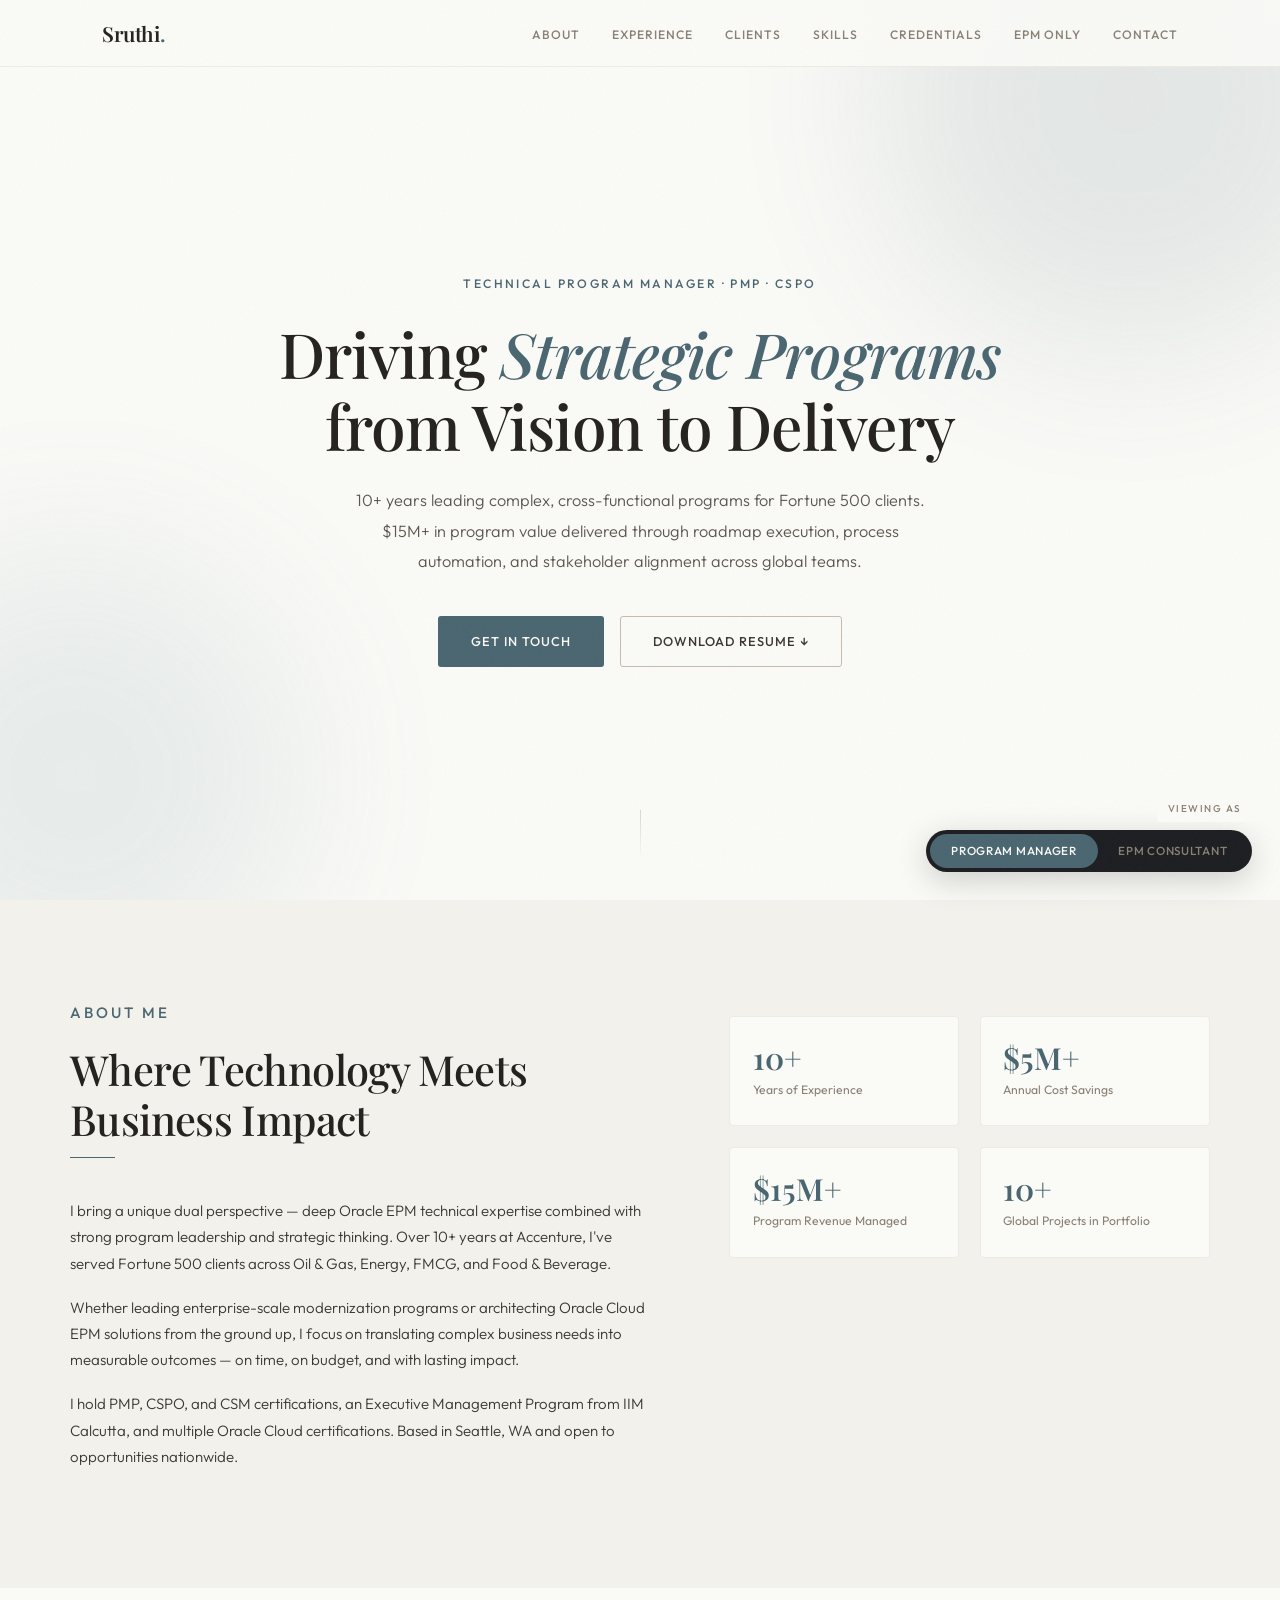
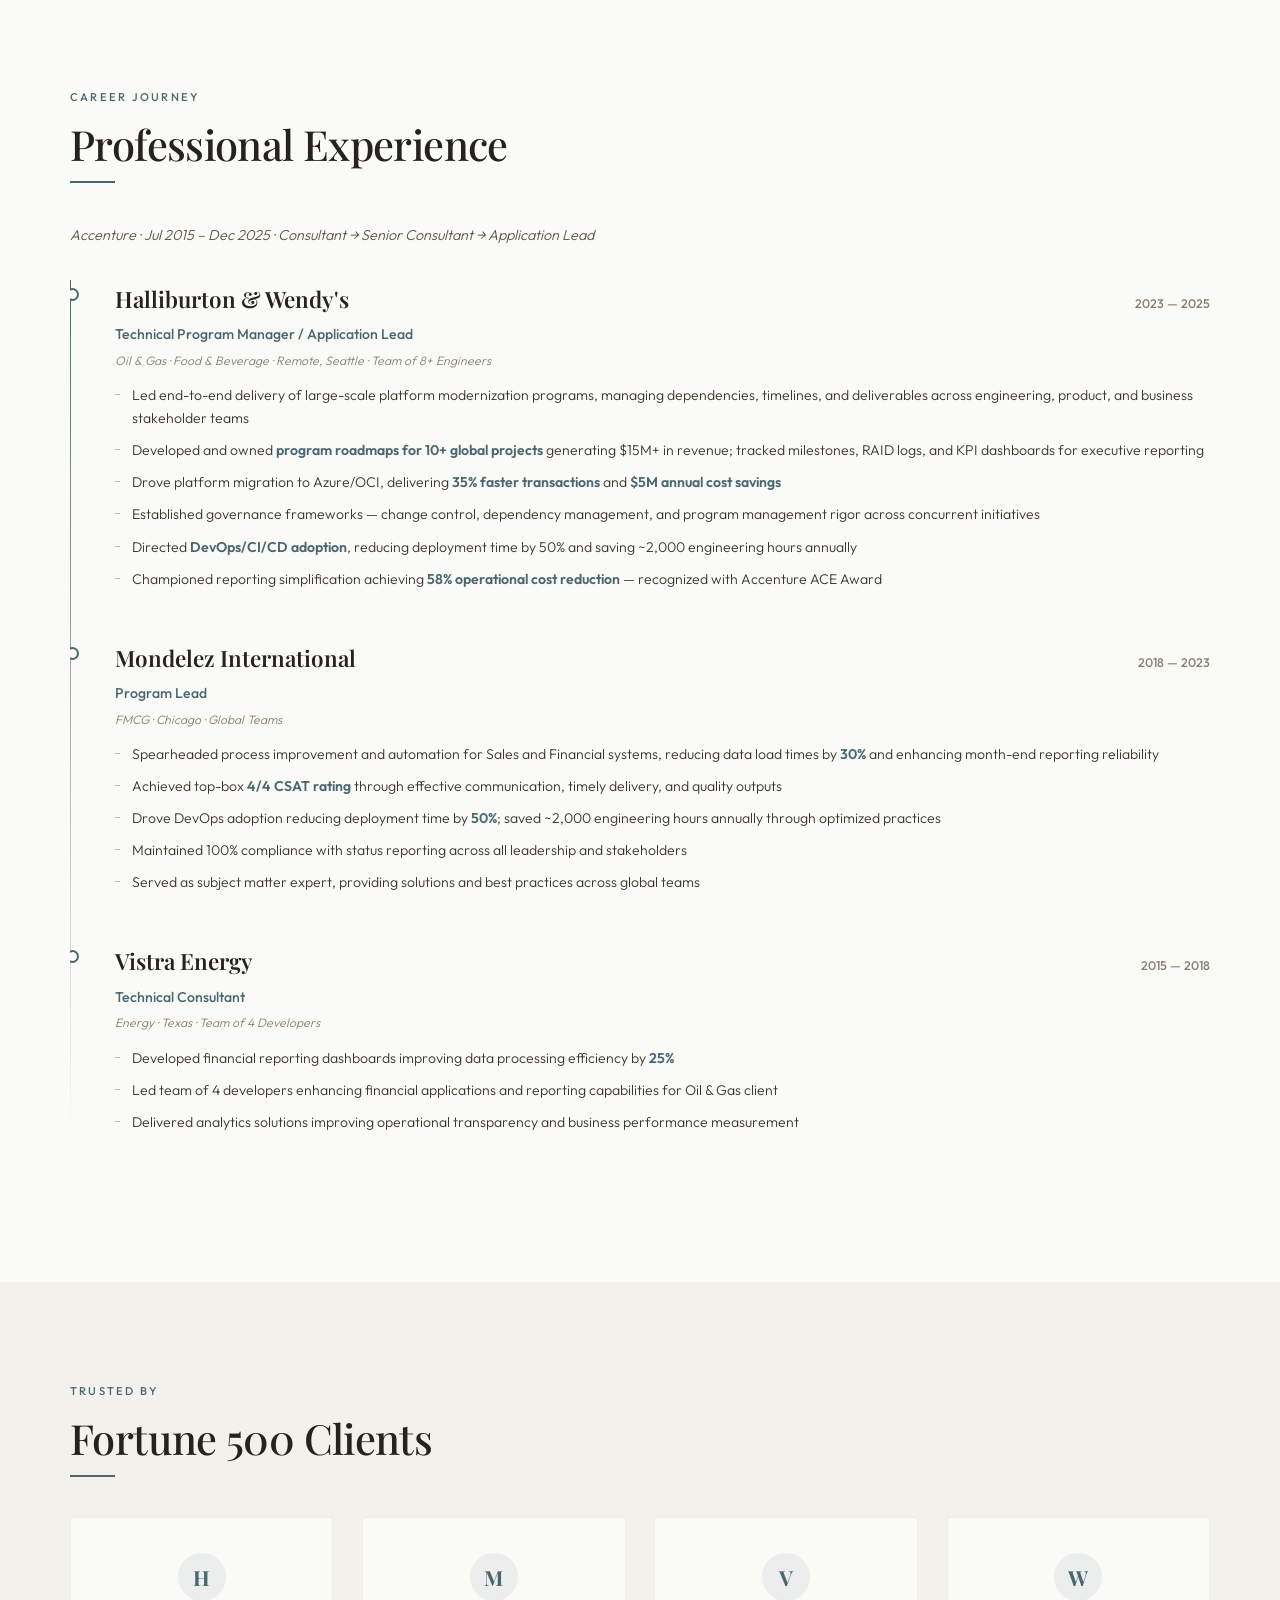
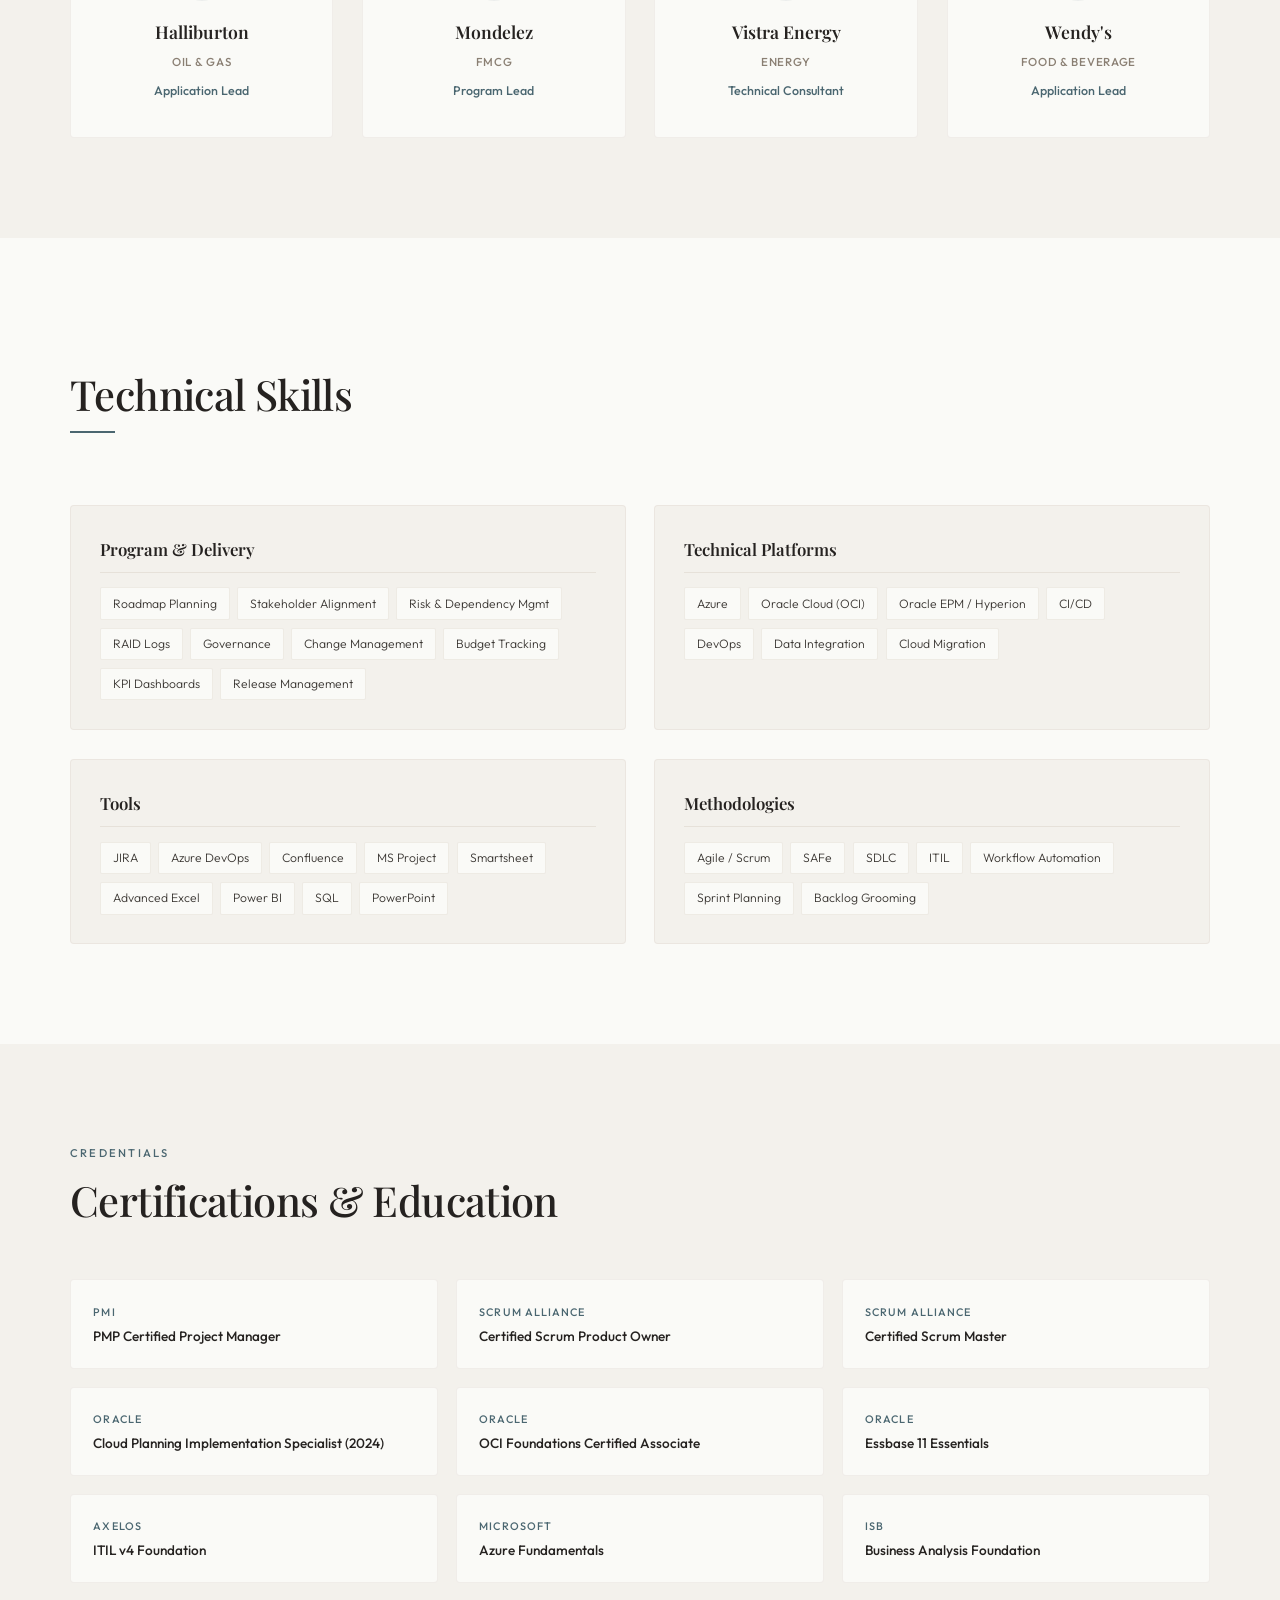
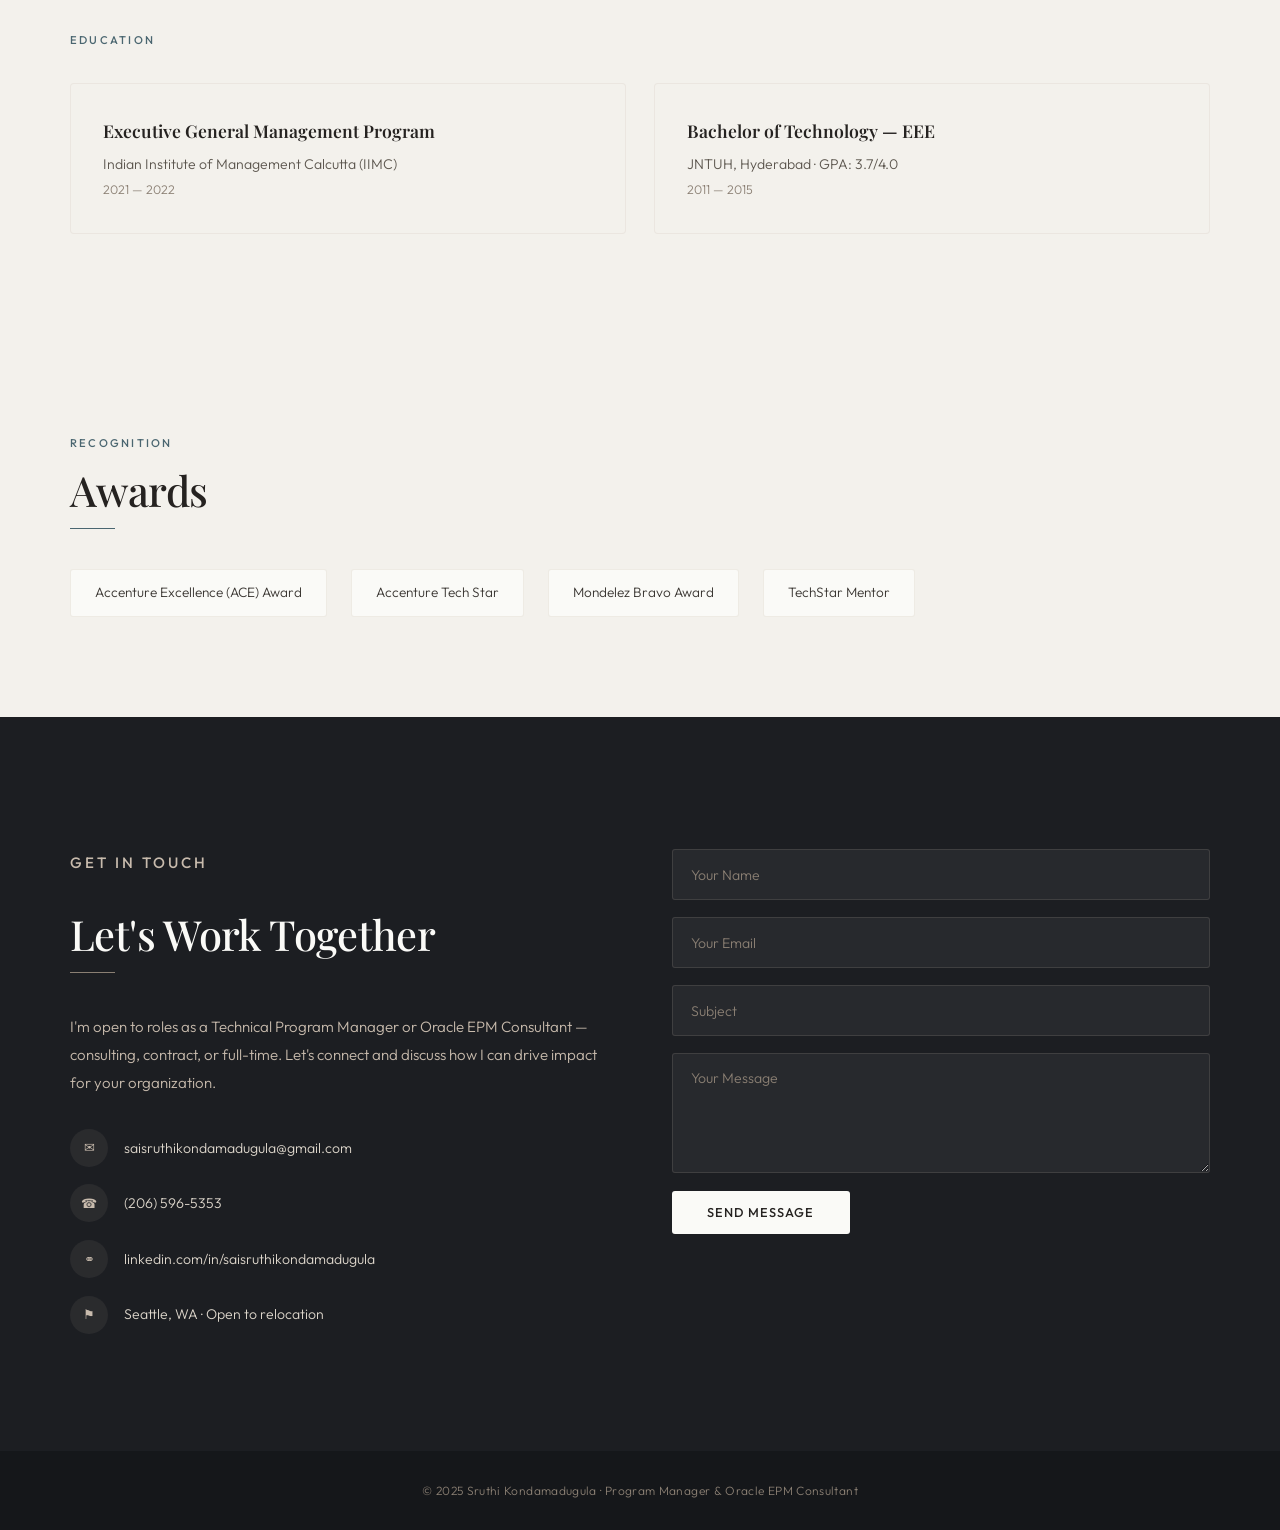
==== commit 8eb39a14: "Add EPM‑role page and update nav links" ====
--- a/index.html
+++ b/index.html
@@ -6,207 +6,7 @@
 <title>Sruthi Kondamadugula | Program Manager & Oracle EPM Consultant</title>
 <link rel="preconnect" href="https://fonts.googleapis.com">
 <link href="https://fonts.googleapis.com/css2?family=Playfair+Display:ital,wght@0,400;0,500;0,600;0,700;1,400;1,500&family=Outfit:wght@200;300;400;500;600&display=swap" rel="stylesheet">
-<style>
-:root {
-  --bg: #FAFAF7;
-  --bg-alt: #F3F1EC;
-  --bg-dark: #1C1E22;
-  --bg-darker: #15171A;
-  --sand: #DDD6CB;
-  --warm: #C8BBAD;
-  --stone: #8A7F73;
-  --slate: #5C564E;
-  --charcoal: #3A3632;
-  --deep: #252220;
-  --pm: #4A6670;
-  --pm-lt: #6B8D9A;
-  --pm-glow: rgba(74,102,112,0.08);
-  --epm: #7B6548;
-  --epm-lt: #A48A64;
-  --epm-glow: rgba(123,101,72,0.08);
-  --accent: var(--pm);
-  --accent-lt: var(--pm-lt);
-  --accent-glow: var(--pm-glow);
-  --serif: 'Playfair Display', Georgia, serif;
-  --sans: 'Outfit', -apple-system, sans-serif;
-}
-*{margin:0;padding:0;box-sizing:border-box}
-html{scroll-behavior:smooth;scroll-padding-top:80px}
-body{font-family:var(--sans);color:var(--charcoal);background:var(--bg);line-height:1.75;font-weight:300;-webkit-font-smoothing:antialiased}
-body::before{content:'';position:fixed;inset:0;background-image:url("data:image/svg+xml,%3Csvg viewBox='0 0 512 512' xmlns='http://www.w3.org/2000/svg'%3E%3Cfilter id='n'%3E%3CfeTurbulence type='fractalNoise' baseFrequency='0.75' numOctaves='4' stitchTiles='stitch'/%3E%3C/filter%3E%3Crect width='100%25' height='100%25' filter='url(%23n)' opacity='0.025'/%3E%3C/svg%3E");pointer-events:none;z-index:9999}
-
-/* ═══ ROLE TOGGLE (floating) ═══ */
-.role-wrap{position:fixed;bottom:28px;right:28px;z-index:200;display:flex;flex-direction:column;align-items:flex-end;gap:.5rem}
-.role-hint{font-size:.62rem;letter-spacing:.15em;text-transform:uppercase;color:var(--stone);font-weight:500;background:rgba(250,250,247,.92);padding:.25rem .65rem;border-radius:3px;backdrop-filter:blur(10px)}
-.role-bar{display:flex;background:var(--bg-dark);border-radius:40px;padding:4px;box-shadow:0 8px 32px rgba(0,0,0,.18)}
-.role-btn{padding:.6rem 1.3rem;font-family:var(--sans);font-size:.73rem;font-weight:500;letter-spacing:.06em;text-transform:uppercase;border:none;background:0 0;color:var(--stone);cursor:pointer;border-radius:36px;transition:all .35s;white-space:nowrap;position:relative;z-index:2}
-.role-btn.on{color:var(--bg)}
-.role-btn.on.is-pm{background:var(--pm)}
-.role-btn.on.is-epm{background:var(--epm)}
-
-/* ═══ NAV ═══ */
-nav{position:fixed;top:0;left:0;right:0;background:rgba(250,250,247,.92);backdrop-filter:blur(24px);-webkit-backdrop-filter:blur(24px);z-index:100;border-bottom:1px solid rgba(200,187,173,.25);transition:box-shadow .4s}
-nav.scrolled{box-shadow:0 4px 30px rgba(37,34,32,.05)}
-.nav-in{max-width:1140px;margin:0 auto;padding:0 2rem;display:flex;justify-content:space-between;align-items:center;height:66px}
-.nav-logo{font-family:var(--serif);font-size:1.3rem;font-weight:600;color:var(--deep);text-decoration:none;letter-spacing:-.02em}
-.nav-logo .dot{transition:color .4s}
-.nav-links{display:flex;gap:2rem;list-style:none}
-.nav-links a{text-decoration:none;color:var(--stone);font-size:.76rem;font-weight:500;letter-spacing:.08em;text-transform:uppercase;transition:color .3s;position:relative}
-.nav-links a::after{content:'';position:absolute;bottom:-4px;left:0;width:0;height:1.5px;transition:width .3s,background .4s}
-.nav-links a:hover{color:var(--deep)}
-.nav-links a:hover::after{width:100%}
-.mob-tog{display:none;background:0 0;border:none;cursor:pointer;padding:8px}
-.mob-tog span{display:block;width:22px;height:1.5px;background:var(--charcoal);margin:5px 0;transition:.3s}
-
-/* ═══ HERO ═══ */
-.hero{min-height:100vh;display:flex;align-items:center;justify-content:center;text-align:center;padding:120px 2rem 80px;position:relative;overflow:hidden}
-.orb{position:absolute;border-radius:50%;filter:blur(80px);opacity:.12;transition:background .5s}
-.orb-1{top:-150px;right:-100px;width:500px;height:500px}
-.orb-2{bottom:-100px;left:-150px;width:450px;height:450px}
-.hero-inner{position:relative;z-index:1;max-width:780px}
-.hero-ey{font-size:.76rem;font-weight:500;letter-spacing:.2em;text-transform:uppercase;margin-bottom:1.5rem;transition:color .4s;opacity:0;animation:fu .8s ease .2s forwards}
-.hero h1{font-family:var(--serif);font-size:clamp(2.5rem,5.5vw,3.9rem);font-weight:500;line-height:1.15;color:var(--deep);margin-bottom:1.5rem;letter-spacing:-.015em;opacity:0;animation:fu .8s ease .4s forwards}
-.hero h1 em{font-style:italic;transition:color .4s}
-.hero-sub{font-size:1.02rem;color:var(--slate);max-width:600px;margin:0 auto 2.5rem;line-height:1.85;opacity:0;animation:fu .8s ease .6s forwards}
-.hero-view{transition:opacity .45s,transform .45s}
-.hero-view.off{opacity:0;position:absolute;pointer-events:none;transform:translateY(12px)}
-.hero-cta{display:flex;gap:1rem;justify-content:center;flex-wrap:wrap;opacity:0;animation:fu .8s ease .8s forwards}
-.btn{display:inline-flex;align-items:center;gap:.5rem;padding:.85rem 2rem;font-family:var(--sans);font-size:.8rem;font-weight:500;letter-spacing:.08em;text-transform:uppercase;text-decoration:none;border-radius:3px;transition:all .35s;cursor:pointer}
-.btn-fill{color:var(--bg);border:1.5px solid transparent;transition:background .4s,transform .3s,box-shadow .3s}
-.btn-fill:hover{transform:translateY(-2px);box-shadow:0 8px 25px rgba(0,0,0,.12)}
-.btn-out{background:0 0;color:var(--charcoal);border:1.5px solid var(--warm)}
-.btn-out:hover{border-color:var(--charcoal);transform:translateY(-2px)}
-.scroll-ind{position:absolute;bottom:40px;left:50%;transform:translateX(-50%);opacity:0;animation:fi 1s ease 1.2s forwards}
-.scroll-ln{width:1px;height:50px;background:linear-gradient(to bottom,var(--warm),transparent);margin:0 auto;position:relative;overflow:hidden}
-.scroll-ln::after{content:'';position:absolute;top:-50px;left:0;width:1px;height:50px;background:var(--pm);animation:sd 2s ease infinite}
-
-/* ═══ SECTIONS ═══ */
-section{padding:100px 2rem}
-.ctr{max-width:1140px;margin:0 auto}
-.s-lbl{font-size:.7rem;font-weight:500;letter-spacing:.2em;text-transform:uppercase;margin-bottom:.7rem;transition:color .4s}
-.s-ttl{font-family:var(--serif);font-size:clamp(1.9rem,3.5vw,2.6rem);font-weight:500;color:var(--deep);margin-bottom:.8rem;letter-spacing:-.015em;line-height:1.2}
-.s-div{width:45px;height:1.5px;margin-bottom:2.5rem;transition:background .4s}
-
-/* ═══ ABOUT ═══ */
-#about{background:var(--bg-alt)}
-.ab-grid{display:grid;grid-template-columns:1.1fr .9fr;gap:4.5rem;align-items:start}
-.ab-txt p{margin-bottom:1.1rem;font-size:.94rem;color:var(--charcoal)}
-.met-grid{display:grid;grid-template-columns:1fr 1fr;gap:1.3rem;margin-top:1rem}
-.met-card{background:var(--bg);padding:1.6rem 1.4rem;border-radius:4px;border:1px solid rgba(200,187,173,.25);transition:all .35s}
-.met-card:hover{transform:translateY(-3px);box-shadow:0 10px 30px rgba(37,34,32,.05);border-color:var(--warm)}
-.met-num{font-family:var(--serif);font-size:1.9rem;font-weight:600;line-height:1;margin-bottom:.35rem;transition:color .4s}
-.met-lbl{font-size:.76rem;color:var(--stone);font-weight:400}
-.toggled{transition:opacity .4s,max-height .4s;overflow:hidden}
-.toggled.off{opacity:0;max-height:0;padding:0;margin:0;border:none}
-
-/* ═══ EXPERIENCE ═══ */
-.exp-panel{transition:opacity .45s,max-height .5s;overflow:hidden}
-.exp-panel.off{opacity:0;max-height:0;padding:0}
-.tl{position:relative;margin-top:1.5rem}
-.tl::before{content:'';position:absolute;left:0;top:0;bottom:0;width:1px}
-.tl-item{position:relative;padding-left:2.8rem;margin-bottom:3rem}
-.tl-item::before{content:'';position:absolute;left:-4px;top:8px;width:9px;height:9px;background:var(--bg);border-radius:50%;border:2px solid}
-.tl-head{display:flex;justify-content:space-between;align-items:baseline;flex-wrap:wrap;gap:.5rem;margin-bottom:.2rem}
-.tl-client{font-family:var(--serif);font-size:1.4rem;font-weight:600;color:var(--deep)}
-.tl-date{font-size:.78rem;color:var(--stone);font-weight:500}
-.tl-role{font-size:.88rem;font-weight:500;margin-bottom:.2rem;transition:color .4s}
-.tl-ind{font-size:.76rem;color:var(--stone);margin-bottom:.8rem;font-style:italic}
-.tl-bul{list-style:none}
-.tl-bul li{position:relative;padding-left:1.1rem;margin-bottom:.55rem;font-size:.88rem;color:var(--charcoal);line-height:1.65}
-.tl-bul li::before{content:'';position:absolute;left:0;top:10px;width:5px;height:1px;background:var(--warm)}
-.mh{font-weight:600;transition:color .4s}
-
-/* ═══ CLIENTS ═══ */
-#clients{background:var(--bg-alt)}
-.cl-grid{display:grid;grid-template-columns:repeat(4,1fr);gap:1.8rem;margin-top:2rem}
-.cl-card{background:var(--bg);border:1px solid rgba(200,187,173,.2);border-radius:4px;padding:2.2rem 1.3rem;text-align:center;transition:all .35s}
-.cl-card:hover{transform:translateY(-4px);box-shadow:0 12px 35px rgba(37,34,32,.06);border-color:var(--warm)}
-.cl-ico{width:48px;height:48px;margin:0 auto 1rem;border-radius:50%;display:flex;align-items:center;justify-content:center;font-family:var(--serif);font-size:1.3rem;font-weight:700;transition:background .4s,color .4s}
-.cl-name{font-family:var(--serif);font-size:1.1rem;font-weight:600;color:var(--deep);margin-bottom:.25rem}
-.cl-type{font-size:.72rem;color:var(--stone);letter-spacing:.06em;text-transform:uppercase;font-weight:500}
-.cl-role{font-size:.78rem;margin-top:.5rem;font-weight:500;transition:color .4s}
-
-/* ═══ SKILLS ═══ */
-.sk-grid{display:grid;grid-template-columns:1fr 1fr;gap:1.8rem;margin-top:2rem}
-.sk-cat{background:var(--bg-alt);padding:1.8rem;border-radius:4px;border:1px solid rgba(200,187,173,.2);transition:all .35s}
-.sk-cat:hover{border-color:var(--warm);box-shadow:0 5px 20px rgba(37,34,32,.03)}
-.sk-cat-t{font-family:var(--serif);font-size:1.05rem;font-weight:600;color:var(--deep);margin-bottom:.9rem;padding-bottom:.5rem;border-bottom:1px solid rgba(200,187,173,.3)}
-.sk-tags{display:flex;flex-wrap:wrap;gap:.45rem}
-.sk-tag{padding:.3rem .75rem;background:var(--bg);border:1px solid rgba(200,187,173,.25);border-radius:2px;font-size:.76rem;color:var(--charcoal);transition:all .25s}
-.sk-tag:hover{border-color:var(--warm)}
-.sk-panel{transition:opacity .4s,max-height .5s;overflow:hidden}
-.sk-panel.off{opacity:0;max-height:0;padding:0;margin:0}
-
-/* ═══ CERTIFICATIONS ═══ */
-#certs{background:var(--bg-alt)}
-.ce-grid{display:grid;grid-template-columns:repeat(3,1fr);gap:1.1rem;margin-top:2rem}
-.ce-card{background:var(--bg);padding:1.4rem;border-radius:4px;border:1px solid rgba(200,187,173,.2);transition:all .3s}
-.ce-card:hover{transform:translateY(-2px);box-shadow:0 6px 20px rgba(37,34,32,.04)}
-.ce-iss{font-size:.68rem;font-weight:500;letter-spacing:.1em;text-transform:uppercase;margin-bottom:.3rem;transition:color .4s}
-.ce-name{font-size:.85rem;color:var(--deep);font-weight:500;line-height:1.4}
-
-/* ═══ EDUCATION ═══ */
-.ed-grid{display:grid;grid-template-columns:1fr 1fr;gap:1.8rem;margin-top:2rem}
-.ed-card{background:var(--bg-alt);padding:2rem;border-radius:4px;border:1px solid rgba(200,187,173,.2);transition:all .35s}
-.ed-card:hover{border-color:var(--warm)}
-.ed-deg{font-family:var(--serif);font-size:1.1rem;font-weight:600;color:var(--deep);margin-bottom:.3rem}
-.ed-sch{font-size:.88rem;color:var(--slate);margin-bottom:.2rem}
-.ed-yr{font-size:.78rem;color:var(--stone)}
-
-/* ═══ AWARDS ═══ */
-#awards{background:var(--bg-alt)}
-.aw-flex{display:flex;gap:1.5rem;flex-wrap:wrap;margin-top:2rem}
-.aw-pill{padding:.7rem 1.5rem;background:var(--bg);border:1px solid rgba(200,187,173,.25);border-radius:3px;font-size:.85rem;color:var(--charcoal);transition:all .3s}
-.aw-pill:hover{border-color:var(--warm);transform:translateY(-2px);box-shadow:0 4px 12px rgba(0,0,0,.04)}
-
-/* ═══ CONTACT ═══ */
-#contact{background:var(--bg-dark);color:var(--bg)}
-#contact .s-ttl{color:var(--bg)}
-.ct-grid{display:grid;grid-template-columns:1fr 1fr;gap:4rem;margin-top:2rem}
-.ct-info p{color:var(--warm);font-size:.94rem;margin-bottom:2rem;line-height:1.85}
-.ct-det{display:flex;align-items:center;gap:1rem;margin-bottom:1.1rem}
-.ct-ico{width:38px;height:38px;border-radius:50%;background:rgba(200,187,173,.08);display:flex;align-items:center;justify-content:center;font-size:.82rem;color:var(--warm);flex-shrink:0}
-.ct-txt{font-size:.88rem;color:var(--sand)}
-.ct-txt a{color:var(--sand);text-decoration:none;transition:color .3s}
-.ct-txt a:hover{color:var(--bg)}
-.ct-form{display:flex;flex-direction:column;gap:1.1rem}
-.ct-form input,.ct-form textarea{width:100%;padding:.95rem 1.15rem;background:rgba(250,250,247,.05);border:1px solid rgba(200,187,173,.15);border-radius:3px;color:var(--bg);font-family:var(--sans);font-size:.88rem;font-weight:300;transition:all .3s;outline:none}
-.ct-form input::placeholder,.ct-form textarea::placeholder{color:var(--stone)}
-.ct-form input:focus,.ct-form textarea:focus{border-color:var(--warm);background:rgba(250,250,247,.08)}
-.ct-form textarea{resize:vertical;min-height:120px}
-.btn-send{align-self:flex-start;padding:.85rem 2.2rem;background:var(--bg);color:var(--deep);border:none;font-family:var(--sans);font-size:.8rem;font-weight:500;letter-spacing:.08em;text-transform:uppercase;border-radius:3px;cursor:pointer;transition:all .35s}
-.btn-send:hover{transform:translateY(-2px);box-shadow:0 8px 25px rgba(250,250,247,.12)}
-
-/* ═══ FOOTER ═══ */
-footer{background:var(--bg-darker);padding:1.8rem;text-align:center;font-size:.75rem;color:var(--stone);letter-spacing:.03em}
-
-/* ═══ ANIMATIONS ═══ */
-@keyframes fu{from{opacity:0;transform:translateY(25px)}to{opacity:1;transform:translateY(0)}}
-@keyframes fi{from{opacity:0}to{opacity:.6}}
-@keyframes sd{0%{transform:translateY(0)}100%{transform:translateY(100px)}}
-.rv{opacity:0;transform:translateY(28px);transition:opacity .7s ease,transform .7s ease}
-.rv.vis{opacity:1;transform:translateY(0)}
-
-/* ═══ RESPONSIVE ═══ */
-@media(max-width:960px){
-  .ab-grid{grid-template-columns:1fr;gap:2.5rem}
-  .cl-grid{grid-template-columns:repeat(2,1fr)}
-  .sk-grid{grid-template-columns:1fr}
-  .ce-grid{grid-template-columns:repeat(2,1fr)}
-  .ct-grid{grid-template-columns:1fr;gap:2.5rem}
-  .ed-grid{grid-template-columns:1fr}
-}
-@media(max-width:650px){
-  .nav-links{display:none}
-  .mob-tog{display:block}
-  .nav-links.open{display:flex;flex-direction:column;position:absolute;top:66px;left:0;right:0;background:rgba(250,250,247,.98);padding:1.5rem 2rem;gap:1rem;border-bottom:1px solid var(--sand)}
-  .cl-grid{grid-template-columns:1fr 1fr}
-  .ce-grid{grid-template-columns:1fr}
-  section{padding:70px 1.5rem}
-  .hero{padding-top:100px}
-  .role-wrap{bottom:14px;right:14px}
-}
-</style>
+<link rel="stylesheet" href="style.css">
 </head>
 <body>
 
@@ -225,10 +25,11 @@
     <a href="#" class="nav-logo">Sruthi<span class="dot" style="color:var(--pm)">.</span></a>
     <ul class="nav-links" id="nv">
       <li><a href="#about">About</a></li>
-      <li><a href="#exp">Experience</a></li>
+      <li><a href="experience.html">Experience</a></li>
       <li><a href="#clients">Clients</a></li>
-      <li><a href="#skills">Skills</a></li>
-      <li><a href="#certs">Credentials</a></li>
+      <li><a href="skills.html">Skills</a></li>
+      <li><a href="certifications.html">Credentials</a></li>
+      <li class="epm-only"><a href="epm.html">EPM Only</a></li>
       <li><a href="#contact">Contact</a></li>
     </ul>
     <button class="mob-tog" onclick="document.getElementById('nv').classList.toggle('open')"><span></span><span></span><span></span></button>
--- a/style.css
+++ b/style.css
@@ -0,0 +1,199 @@
+:root {
+  --bg: #FAFAF7;
+  --bg-alt: #F3F1EC;
+  --bg-dark: #1C1E22;
+  --bg-darker: #15171A;
+  --sand: #DDD6CB;
+  --warm: #C8BBAD;
+  --stone: #8A7F73;
+  --slate: #5C564E;
+  --charcoal: #3A3632;
+  --deep: #252220;
+  --pm: #4A6670;
+  --pm-lt: #6B8D9A;
+  --pm-glow: rgba(74,102,112,0.08);
+  --epm: #7B6548;
+  --epm-lt: #A48A64;
+  --epm-glow: rgba(123,101,72,0.08);
+  --accent: var(--pm);
+  --accent-lt: var(--pm-lt);
+  --accent-glow: var(--pm-glow);
+  --serif: 'Playfair Display', Georgia, serif;
+  --sans: 'Outfit', -apple-system, sans-serif;
+}
+*{margin:0;padding:0;box-sizing:border-box}
+html{scroll-behavior:smooth;scroll-padding-top:80px}
+body{font-family:var(--sans);color:var(--charcoal);background:var(--bg);line-height:1.75;font-weight:300;-webkit-font-smoothing:antialiased}
+body::before{content:'';position:fixed;inset:0;background-image:url("data:image/svg+xml,%3Csvg viewBox='0 0 512 512' xmlns='http://www.w3.org/2000/svg'%3E%3Cfilter id='n'%3E%3CfeTurbulence type='fractalNoise' baseFrequency='0.75' numOctaves='4' stitchTiles='stitch'/%3E%3C/filter%3E%3Crect width='100%25' height='100%25' filter='url(%23n)' opacity='0.025'/%3E%3C/svg%3E");pointer-events:none;z-index:9999}
+
+/* ═══ ROLE TOGGLE (floating) ═══ */
+.role-wrap{position:fixed;bottom:28px;right:28px;z-index:200;display:flex;flex-direction:column;align-items:flex-end;gap:.5rem}
+.role-hint{font-size:.62rem;letter-spacing:.15em;text-transform:uppercase;color:var(--stone);font-weight:500;background:rgba(250,250,247,.92);padding:.25rem .65rem;border-radius:3px;backdrop-filter:blur(10px)}
+.role-bar{display:flex;background:var(--bg-dark);border-radius:40px;padding:4px;box-shadow:0 8px 32px rgba(0,0,0,.18)}
+.role-btn{padding:.6rem 1.3rem;font-family:var(--sans);font-size:.73rem;font-weight:500;letter-spacing:.06em;text-transform:uppercase;border:none;background:0 0;color:var(--stone);cursor:pointer;border-radius:36px;transition:all .35s;white-space:nowrap;position:relative;z-index:2}
+.role-btn.on{color:var(--bg)}
+.role-btn.on.is-pm{background:var(--pm)}
+.role-btn.on.is-epm{background:var(--epm)}
+
+/* ═══ NAV ═══ */
+nav{position:fixed;top:0;left:0;right:0;background:rgba(250,250,247,.92);backdrop-filter:blur(24px);-webkit-backdrop-filter:blur(24px);z-index:100;border-bottom:1px solid rgba(200,187,173,.25);transition:box-shadow .4s}
+nav.scrolled{box-shadow:0 4px 30px rgba(37,34,32,.05)}
+.nav-in{max-width:1140px;margin:0 auto;padding:0 2rem;display:flex;justify-content:space-between;align-items:center;height:66px}
+.nav-logo{font-family:var(--serif);font-size:1.3rem;font-weight:600;color:var(--deep);text-decoration:none;letter-spacing:-.02em}
+.nav-logo .dot{transition:color .4s}
+.nav-links{display:flex;gap:2rem;list-style:none}
+.nav-links a{text-decoration:none;color:var(--stone);font-size:.76rem;font-weight:500;letter-spacing:.08em;text-transform:uppercase;transition:color .3s;position:relative}
+.nav-links a::after{content:'';position:absolute;bottom:-4px;left:0;width:0;height:1.5px;transition:width .3s,background .4s}
+.nav-links a:hover{color:var(--deep)}
+.nav-links a:hover::after{width:100%}
+.mob-tog{display:none;background:0 0;border:none;cursor:pointer;padding:8px}
+.mob-tog span{display:block;width:22px;height:1.5px;background:var(--charcoal);margin:5px 0;transition:.3s}
+
+/* ═══ HERO ═══ */
+.hero{min-height:100vh;display:flex;align-items:center;justify-content:center;text-align:center;padding:120px 2rem 80px;position:relative;overflow:hidden}
+.orb{position:absolute;border-radius:50%;filter:blur(80px);opacity:.12;transition:background .5s}
+.orb-1{top:-150px;right:-100px;width:500px;height:500px}
+.orb-2{bottom:-100px;left:-150px;width:450px;height:450px}
+.hero-inner{position:relative;z-index:1;max-width:780px}
+.hero-ey{font-size:.76rem;font-weight:500;letter-spacing:.2em;text-transform:uppercase;margin-bottom:1.5rem;transition:color .4s;opacity:0;animation:fu .8s ease .2s forwards}
+.hero h1{font-family:var(--serif);font-size:clamp(2.5rem,5.5vw,3.9rem);font-weight:500;line-height:1.15;color:var(--deep);margin-bottom:1.5rem;letter-spacing:-.015em;opacity:0;animation:fu .8s ease .4s forwards}
+.hero h1 em{font-style:italic;transition:color .4s}
+.hero-sub{font-size:1.02rem;color:var(--slate);max-width:600px;margin:0 auto 2.5rem;line-height:1.85;opacity:0;animation:fu .8s ease .6s forwards}
+.hero-view{transition:opacity .45s,transform .45s}
+.hero-view.off{opacity:0;position:absolute;pointer-events:none;transform:translateY(12px)}
+.hero-cta{display:flex;gap:1rem;justify-content:center;flex-wrap:wrap;opacity:0;animation:fu .8s ease .8s forwards}
+.btn{display:inline-flex;align-items:center;gap:.5rem;padding:.85rem 2rem;font-family:var(--sans);font-size:.8rem;font-weight:500;letter-spacing:.08em;text-transform:uppercase;text-decoration:none;border-radius:3px;transition:all .35s;cursor:pointer}
+.btn-fill{color:var(--bg);border:1.5px solid transparent;transition:background .4s,transform .3s,box-shadow .3s}
+.btn-fill:hover{transform:translateY(-2px);box-shadow:0 8px 25px rgba(0,0,0,.12)}
+.btn-out{background:0 0;color:var(--charcoal);border:1.5px solid var(--warm)}
+.btn-out:hover{border-color:var(--charcoal);transform:translateY(-2px)}
+.scroll-ind{position:absolute;bottom:40px;left:50%;transform:translateX(-50%);opacity:0;animation:fi 1s ease 1.2s forwards}
+.scroll-ln{width:1px;height:50px;background:linear-gradient(to bottom,var(--warm),transparent);margin:0 auto;position:relative;overflow:hidden}
+.scroll-ln::after{content:'';position:absolute;top:-50px;left:0;width:1px;height:50px;background:var(--pm);animation:sd 2s ease infinite}
+
+/* ═══ SECTIONS ═══ */
+section{padding:100px 2rem}
+.ctr{max-width:1140px;margin:0 auto}
+.s-lbl{font-size:.7rem;font-weight:500;letter-spacing:.2em;text-transform:uppercase;margin-bottom:.7rem;transition:color .4s}
+.s-ttl{font-family:var(--serif);font-size:clamp(1.9rem,3.5vw,2.6rem);font-weight:500;color:var(--deep);margin-bottom:.8rem;letter-spacing:-.015em;line-height:1.2}
+.s-div{width:45px;height:1.5px;margin-bottom:2.5rem;transition:background .4s}
+
+/* ═══ ABOUT ═══ */
+#about{background:var(--bg-alt)}
+.ab-grid{display:grid;grid-template-columns:1.1fr .9fr;gap:4.5rem;align-items:start}
+.ab-txt p{margin-bottom:1.1rem;font-size:.94rem;color:var(--charcoal)}
+.met-grid{display:grid;grid-template-columns:1fr 1fr;gap:1.3rem;margin-top:1rem}
+.met-card{background:var(--bg);padding:1.6rem 1.4rem;border-radius:4px;border:1px solid rgba(200,187,173,.25);transition:all .35s}
+.met-card:hover{transform:translateY(-3px);box-shadow:0 10px 30px rgba(37,34,32,.05);border-color:var(--warm)}
+.met-num{font-family:var(--serif);font-size:1.9rem;font-weight:600;line-height:1;margin-bottom:.35rem;transition:color .4s}
+.met-lbl{font-size:.76rem;color:var(--stone);font-weight:400}
+.toggled{transition:opacity .4s,max-height .4s;overflow:hidden}
+.toggled.off{opacity:0;max-height:0;padding:0;margin:0;border:none}
+
+/* ═══ EXPERIENCE ═══ */
+.exp-panel{transition:opacity .45s,max-height .5s;overflow:hidden}
+.exp-panel.off{opacity:0;max-height:0;padding:0}
+.tl{position:relative;margin-top:1.5rem}
+.tl::before{content:'';position:absolute;left:0;top:0;bottom:0;width:1px}
+.tl-item{position:relative;padding-left:2.8rem;margin-bottom:3rem}
+.tl-item::before{content:'';position:absolute;left:-4px;top:8px;width:9px;height:9px;background:var(--bg);border-radius:50%;border:2px solid}
+.tl-head{display:flex;justify-content:space-between;align-items:baseline;flex-wrap:wrap;gap:.5rem;margin-bottom:.2rem}
+.tl-client{font-family:var(--serif);font-size:1.4rem;font-weight:600;color:var(--deep)}
+.tl-date{font-size:.78rem;color:var(--stone);font-weight:500}
+.tl-role{font-size:.88rem;font-weight:500;margin-bottom:.2rem;transition:color .4s}
+.tl-ind{font-size:.76rem;color:var(--stone);margin-bottom:.8rem;font-style:italic}
+.tl-bul{list-style:none}
+.tl-bul li{position:relative;padding-left:1.1rem;margin-bottom:.55rem;font-size:.88rem;color:var(--charcoal);line-height:1.65}
+.tl-bul li::before{content:'';position:absolute;left:0;top:10px;width:5px;height:1px;background:var(--warm)}
+.mh{font-weight:600;transition:color .4s}
+
+/* ═══ CLIENTS ═══ */
+#clients{background:var(--bg-alt)}
+.cl-grid{display:grid;grid-template-columns:repeat(4,1fr);gap:1.8rem;margin-top:2rem}
+.cl-card{background:var(--bg);border:1px solid rgba(200,187,173,.2);border-radius:4px;padding:2.2rem 1.3rem;text-align:center;transition:all .35s}
+.cl-card:hover{transform:translateY(-4px);box-shadow:0 12px 35px rgba(37,34,32,.06);border-color:var(--warm)}
+.cl-ico{width:48px;height:48px;margin:0 auto 1rem;border-radius:50%;display:flex;align-items:center;justify-content:center;font-family:var(--serif);font-size:1.3rem;font-weight:700;transition:background .4s,color .4s}
+.cl-name{font-family:var(--serif);font-size:1.1rem;font-weight:600;color:var(--deep);margin-bottom:.25rem}
+.cl-type{font-size:.72rem;color:var(--stone);letter-spacing:.06em;text-transform:uppercase;font-weight:500}
+.cl-role{font-size:.78rem;margin-top:.5rem;font-weight:500;transition:color .4s}
+
+/* ═══ SKILLS ═══ */
+.sk-grid{display:grid;grid-template-columns:1fr 1fr;gap:1.8rem;margin-top:2rem}
+.sk-cat{background:var(--bg-alt);padding:1.8rem;border-radius:4px;border:1px solid rgba(200,187,173,.2);transition:all .35s}
+.sk-cat:hover{border-color:var(--warm);box-shadow:0 5px 20px rgba(37,34,32,.03)}
+.sk-cat-t{font-family:var(--serif);font-size:1.05rem;font-weight:600;color:var(--deep);margin-bottom:.9rem;padding-bottom:.5rem;border-bottom:1px solid rgba(200,187,173,.3)}
+.sk-tags{display:flex;flex-wrap:wrap;gap:.45rem}
+.sk-tag{padding:.3rem .75rem;background:var(--bg);border:1px solid rgba(200,187,173,.25);border-radius:2px;font-size:.76rem;color:var(--charcoal);transition:all .25s}
+.sk-tag:hover{border-color:var(--warm)}
+.sk-panel{transition:opacity .4s,max-height .5s;overflow:hidden}
+.sk-panel.off{opacity:0;max-height:0;padding:0;margin:0}
+
+/* ═══ CERTIFICATIONS ═══ */
+#certs{background:var(--bg-alt)}
+.ce-grid{display:grid;grid-template-columns:repeat(3,1fr);gap:1.1rem;margin-top:2rem}
+.ce-card{background:var(--bg);padding:1.4rem;border-radius:4px;border:1px solid rgba(200,187,173,.2);transition:all .3s}
+.ce-card:hover{transform:translateY(-2px);box-shadow:0 6px 20px rgba(37,34,32,.04)}
+.ce-iss{font-size:.68rem;font-weight:500;letter-spacing:.1em;text-transform:uppercase;margin-bottom:.3rem;transition:color .4s}
+.ce-name{font-size:.85rem;color:var(--deep);font-weight:500;line-height:1.4}
+
+/* ═══ EDUCATION ═══ */
+.ed-grid{display:grid;grid-template-columns:1fr 1fr;gap:1.8rem;margin-top:2rem}
+.ed-card{background:var(--bg-alt);padding:2rem;border-radius:4px;border:1px solid rgba(200,187,173,.2);transition:all .35s}
+.ed-card:hover{border-color:var(--warm)}
+.ed-deg{font-family:var(--serif);font-size:1.1rem;font-weight:600;color:var(--deep);margin-bottom:.3rem}
+.ed-sch{font-size:.88rem;color:var(--slate);margin-bottom:.2rem}
+.ed-yr{font-size:.78rem;color:var(--stone)}
+
+/* ═══ AWARDS ═══ */
+#awards{background:var(--bg-alt)}
+.aw-flex{display:flex;gap:1.5rem;flex-wrap:wrap;margin-top:2rem}
+.aw-pill{padding:.7rem 1.5rem;background:var(--bg);border:1px solid rgba(200,187,173,.25);border-radius:3px;font-size:.85rem;color:var(--charcoal);transition:all .3s}
+.aw-pill:hover{border-color:var(--warm);transform:translateY(-2px);box-shadow:0 4px 12px rgba(0,0,0,.04)}
+
+/* ═══ CONTACT ═══ */
+#contact{background:var(--bg-dark);color:var(--bg)}
+#contact .s-ttl{color:var(--bg)}
+.ct-grid{display:grid;grid-template-columns:1fr 1fr;gap:4rem;margin-top:2rem}
+.ct-info p{color:var(--warm);font-size:.94rem;margin-bottom:2rem;line-height:1.85}
+.ct-det{display:flex;align-items:center;gap:1rem;margin-bottom:1.1rem}
+.ct-ico{width:38px;height:38px;border-radius:50%;background:rgba(200,187,173,.08);display:flex;align-items:center;justify-content:center;font-size:.82rem;color:var(--warm);flex-shrink:0}
+.ct-txt{font-size:.88rem;color:var(--sand)}
+.ct-txt a{color:var(--sand);text-decoration:none;transition:color .3s}
+.ct-txt a:hover{color:var(--bg)}
+.ct-form{display:flex;flex-direction:column;gap:1.1rem}
+.ct-form input,.ct-form textarea{width:100%;padding:.95rem 1.15rem;background:rgba(250,250,247,.05);border:1px solid rgba(200,187,173,.15);border-radius:3px;color:var(--bg);font-family:var(--sans);font-size:.88rem;font-weight:300;transition:all .3s;outline:none}
+.ct-form input::placeholder,.ct-form textarea::placeholder{color:var(--stone)}
+.ct-form input:focus,.ct-form textarea:focus{border-color:var(--warm);background:rgba(250,250,247,.08)}
+.ct-form textarea{resize:vertical;min-height:120px}
+.btn-send{align-self:flex-start;padding:.85rem 2.2rem;background:var(--bg);color:var(--deep);border:none;font-family:var(--sans);font-size:.8rem;font-weight:500;letter-spacing:.08em;text-transform:uppercase;border-radius:3px;cursor:pointer;transition:all .35s}
+.btn-send:hover{transform:translateY(-2px);box-shadow:0 8px 25px rgba(250,250,247,.12)}
+
+/* ═══ FOOTER ═══ */
+footer{background:var(--bg-darker);padding:1.8rem;text-align:center;font-size:.75rem;color:var(--stone);letter-spacing:.03em}
+
+/* ═══ ANIMATIONS ═══ */
+@keyframes fu{from{opacity:0;transform:translateY(25px)}to{opacity:1;transform:translateY(0)}}
+@keyframes fi{from{opacity:0}to{opacity:.6}}
+@keyframes sd{0%{transform:translateY(0)}100%{transform:translateY(100px)}}
+.rv{opacity:0;transform:translateY(28px);transition:opacity .7s ease,transform .7s ease}
+.rv.vis{opacity:1;transform:translateY(0)}
+
+/* ═══ RESPONSIVE ═══ */
+@media(max-width:960px){
+  .ab-grid{grid-template-columns:1fr;gap:2.5rem}
+  .cl-grid{grid-template-columns:repeat(2,1fr)}
+  .sk-grid{grid-template-columns:1fr}
+  .ce-grid{grid-template-columns:repeat(2,1fr)}
+  .ct-grid{grid-template-columns:1fr;gap:2.5rem}
+  .ed-grid{grid-template-columns:1fr}
+}
+@media(max-width:650px){
+  .nav-links{display:none}
+  .mob-tog{display:block}
+  .nav-links.open{display:flex;flex-direction:column;position:absolute;top:66px;left:0;right:0;background:rgba(250,250,247,.98);padding:1.5rem 2rem;gap:1rem;border-bottom:1px solid var(--sand)}
+  .cl-grid{grid-template-columns:1fr 1fr}
+  .ce-grid{grid-template-columns:1fr}
+  section{padding:70px 1.5rem}
+  .hero{padding-top:100px}
+  .role-wrap{bottom:14px;right:14px}
+}
